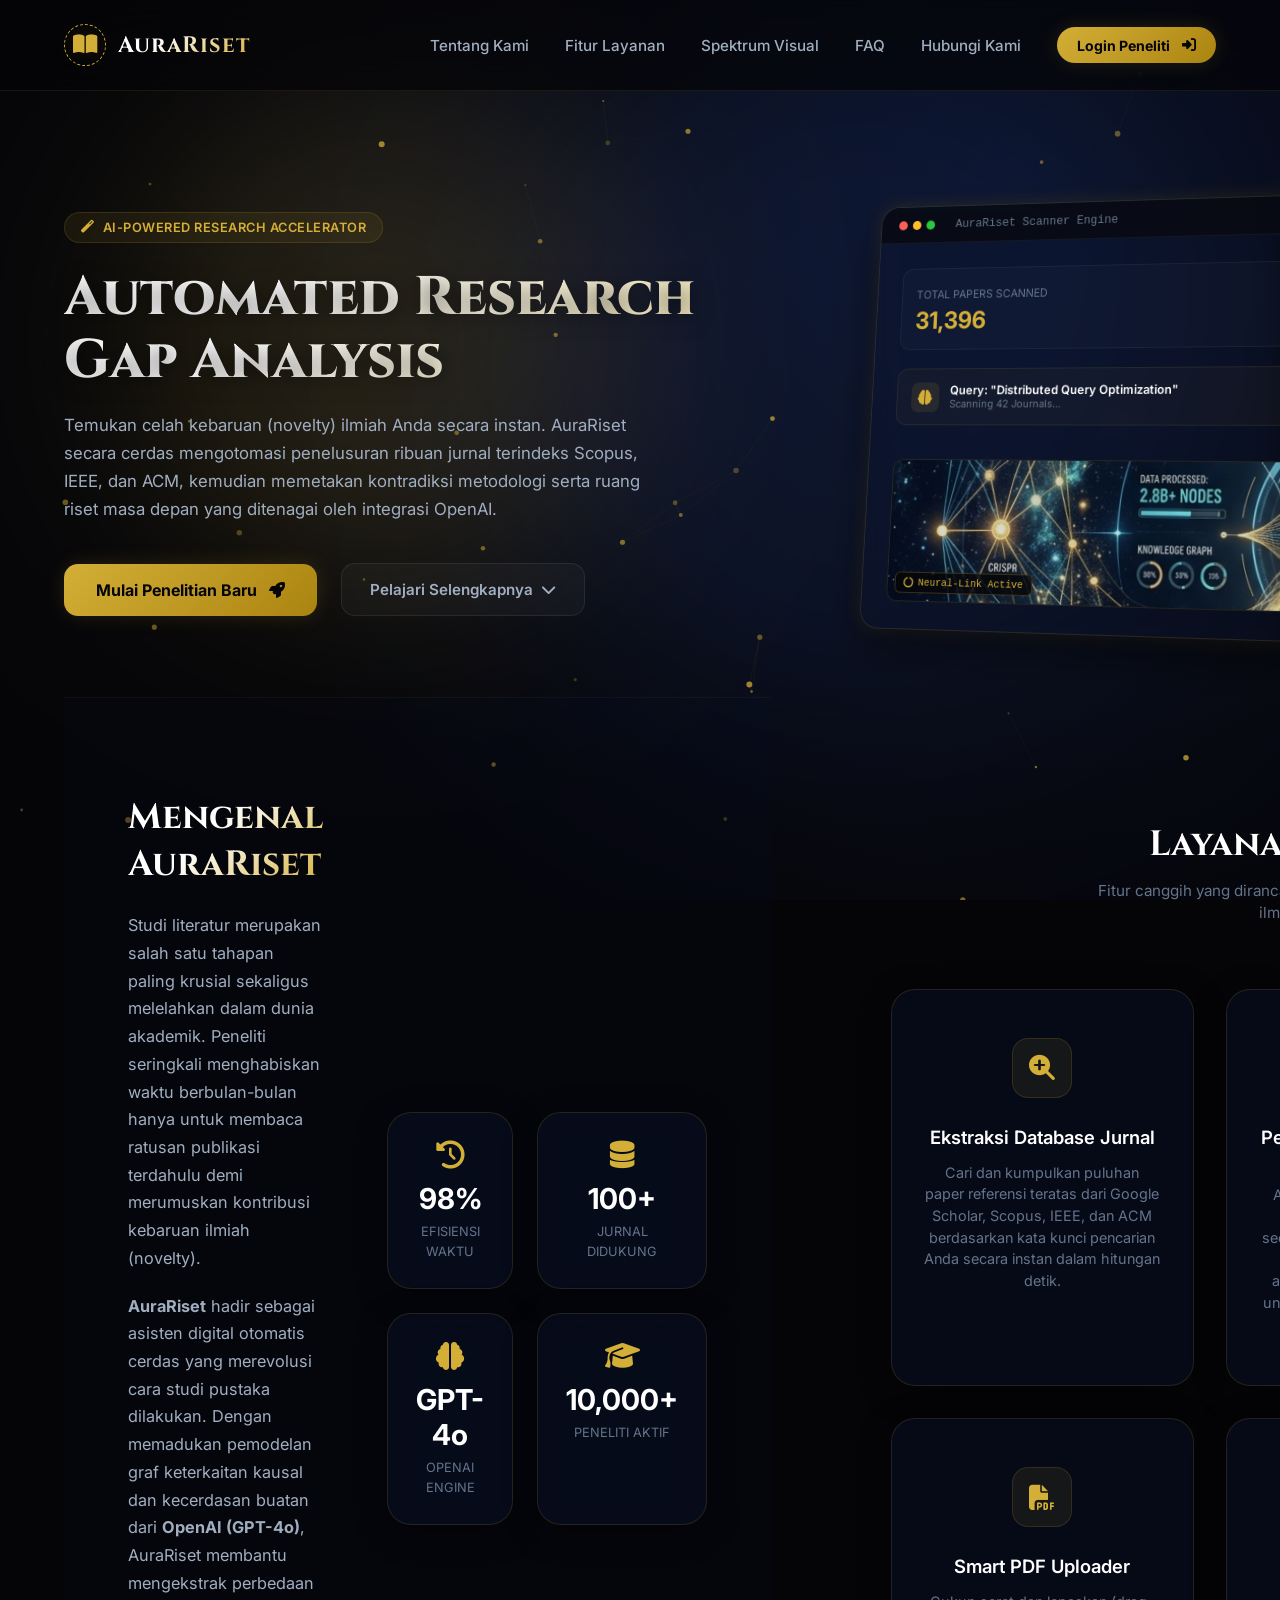
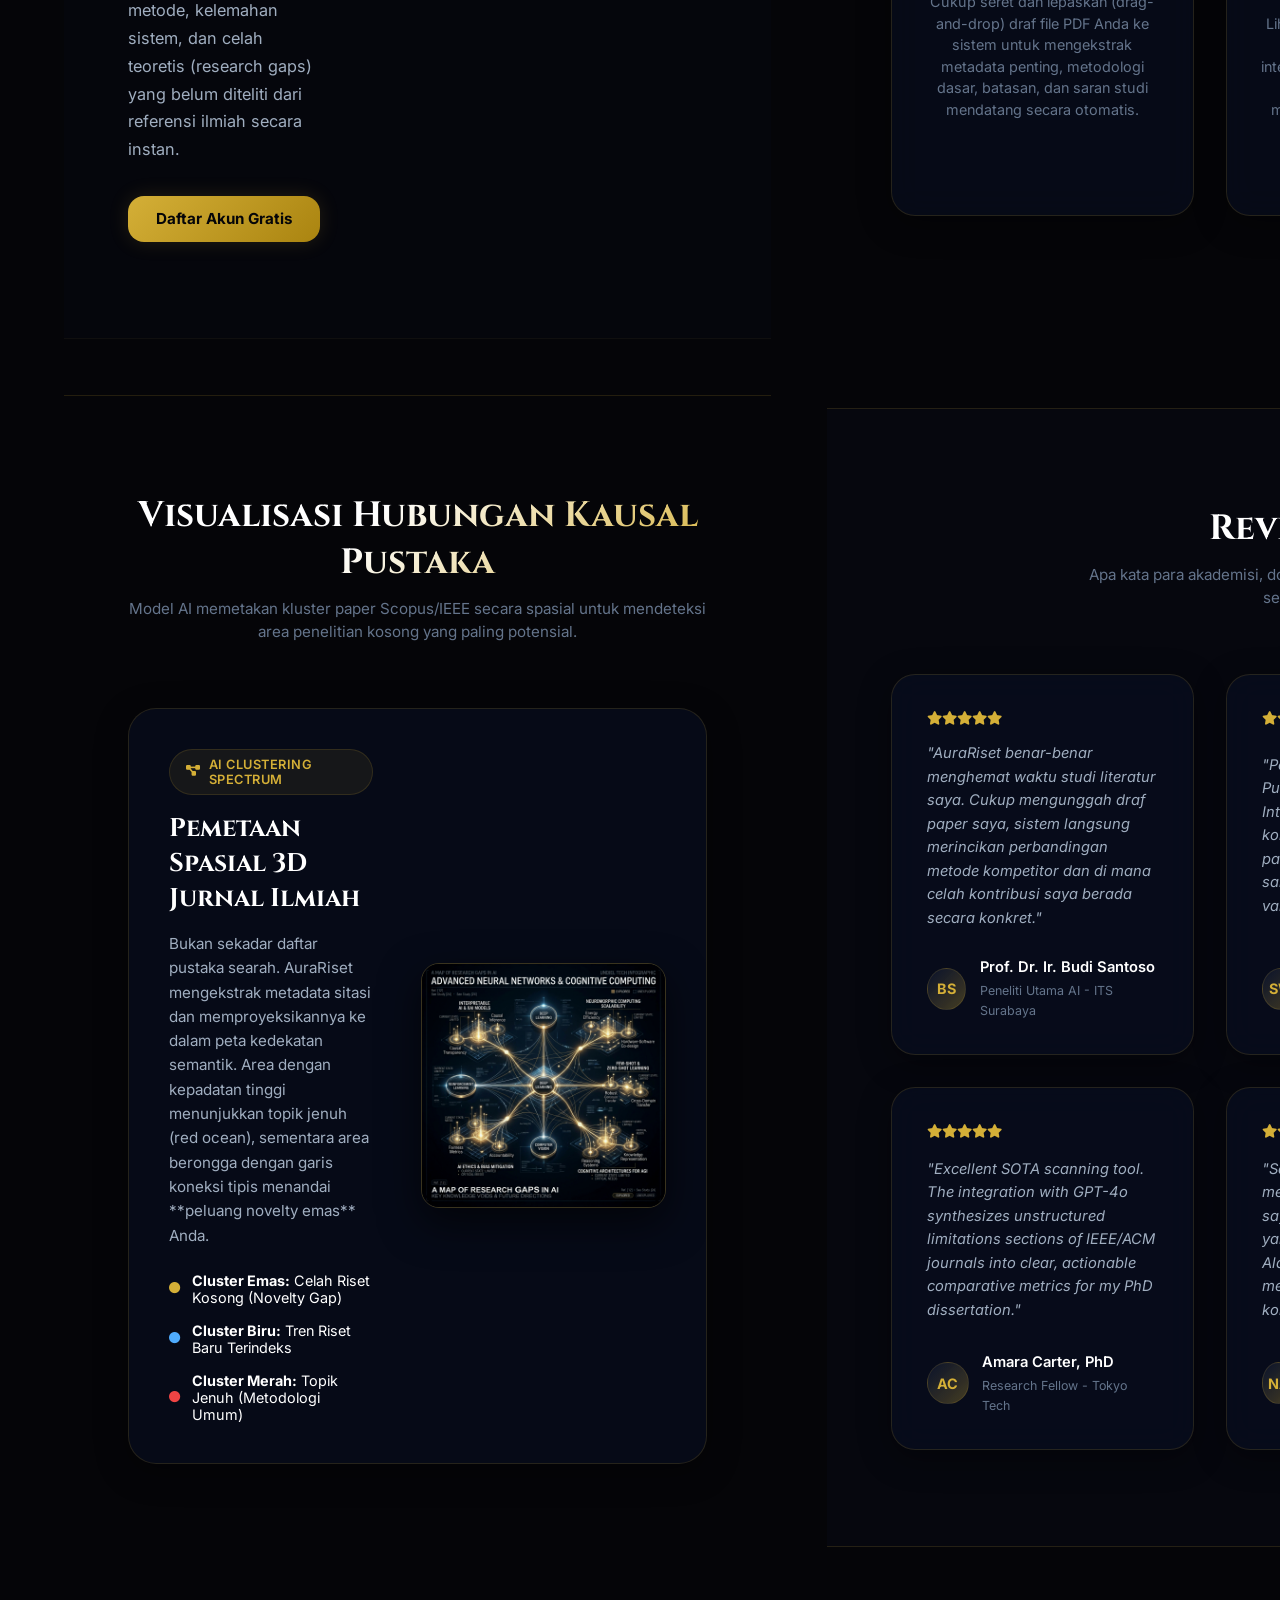
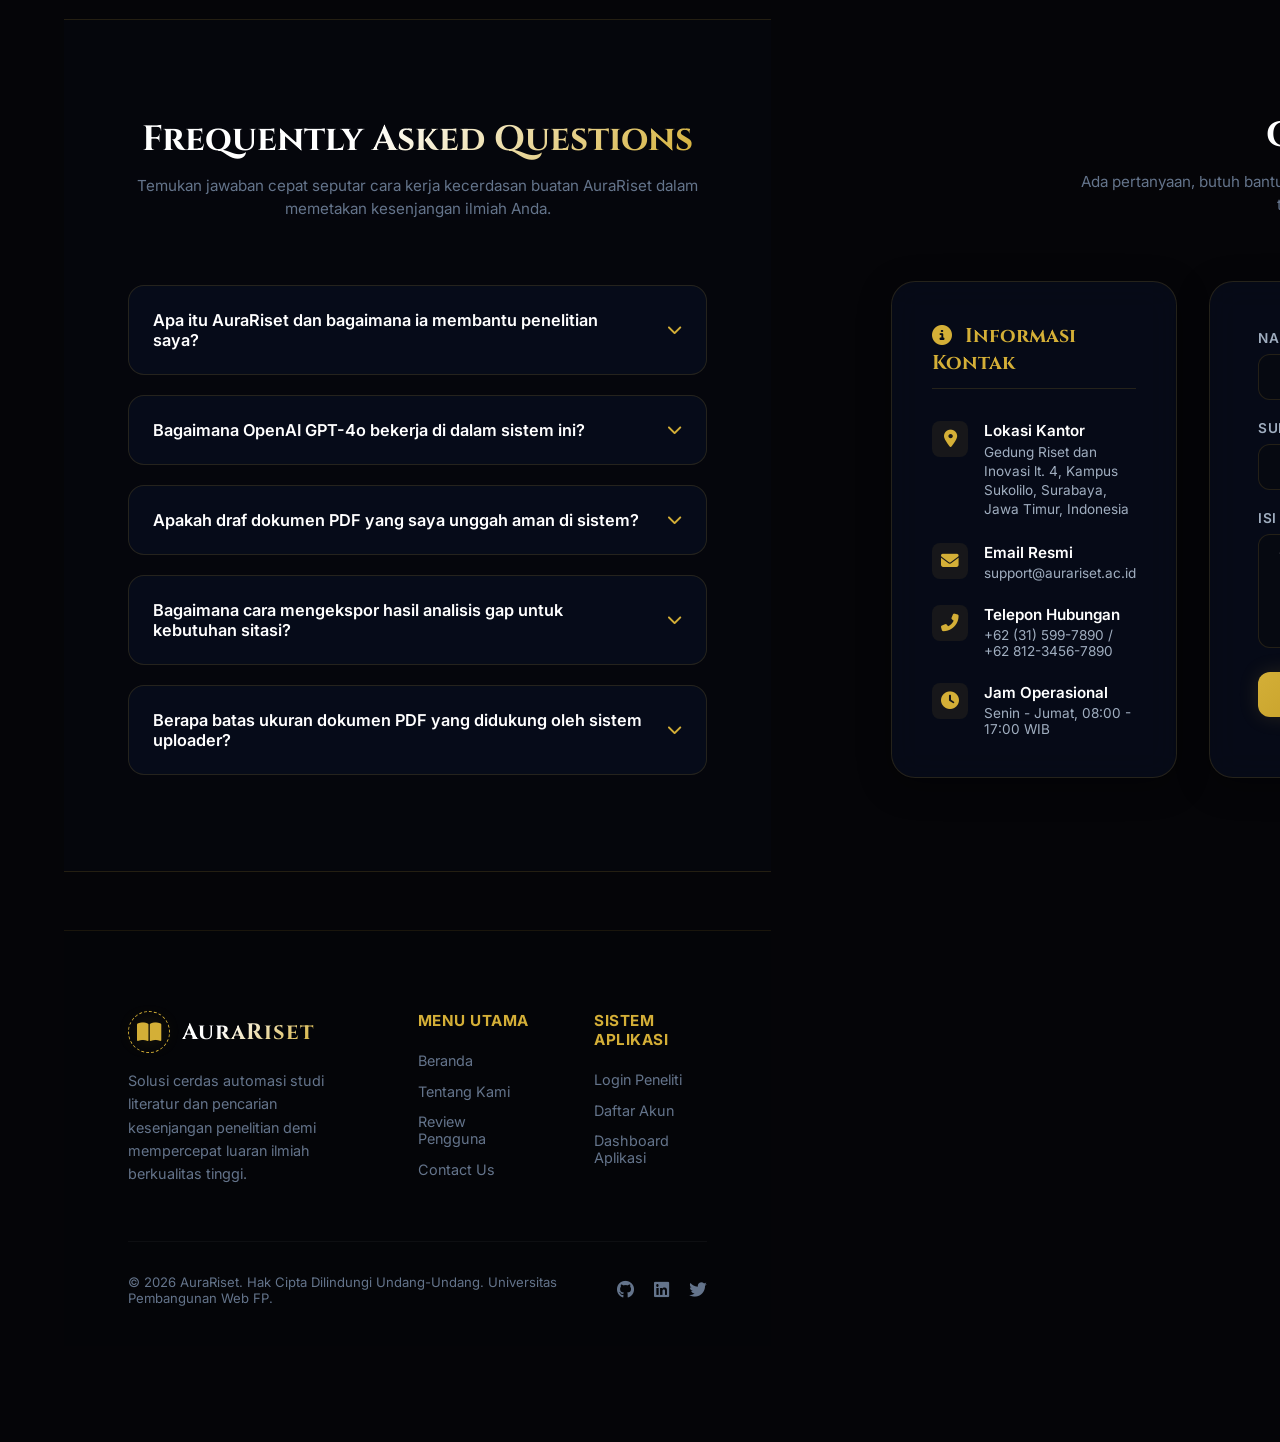
==== index.html @ f1fbbfb6 "upload full tugas" ====
<!DOCTYPE html>
<html lang="id">
<head>
  <meta charset="UTF-8">
  <meta name="viewport" content="width=device-width, initial-scale=1.0">
  <title>AuraRiset — Automated Research Gap Analysis</title>
  
  <meta name="description" content="Temukan kebaruan ilmiah Anda secara instan. Automasi penelusuran ribuan jurnal ilmiah dan petakan research gap tersembunyi dengan dukungan kecerdasan buatan OpenAI.">
  <meta name="keywords" content="analisis gap, research gap, studi literatur, penulisan paper, openAI, riset otomatis, landing page">
  <meta name="author" content="AuraRiset Team">
  
  <link rel="stylesheet" href="https://cdnjs.cloudflare.com/ajax/libs/font-awesome/6.4.0/css/all.min.css">
  <link rel="stylesheet" href="assets/css/style.css">
</head>
<body>

  
  <div class="aurora-bg">
    <div class="aurora-orb orb-gold" style="top: 10%; left: 10%; width: 500px; height: 500px;"></div>
    <div class="aurora-orb orb-navy" style="bottom: 20%; right: 5%; width: 700px; height: 700px;"></div>
  </div>
  <canvas id="canvas-particles"></canvas>

  
  <header class="landing-navbar">
    <a href="index.html" class="sidebar-logo" style="margin-bottom: 0;">
      <div class="logo-icon-container">
        <div class="logo-halo"></div>
        <i class="fas fa-book-open logo-book"></i>
      </div>
      <span>AuraRiset</span>
    </a>

    <nav class="landing-nav-links">
      <a href="#overview" class="landing-nav-link">Tentang Kami</a>
      <a href="#about" class="landing-nav-link">Fitur Layanan</a>
      <a href="#visual-spectrum" class="landing-nav-link">Spektrum Visual</a>
      <a href="#faq" class="landing-nav-link">FAQ</a>
      <a href="#contact" class="landing-nav-link">Hubungi Kami</a>
      <a href="login.html" class="btn-cta btn-nav-login" style="text-decoration: none;">
        Login Peneliti
        <i class="fas fa-sign-in-alt"></i>
      </a>
    </nav>
  </header>

  
  <section class="landing-hero">
    <div class="hero-text-container stagger-row">
      <div class="hero-badge">
        <i class="fas fa-magic" style="color: var(--color-gold);"></i>
        AI-Powered Research Accelerator
      </div>
      <h1 class="hero-title">Automated Research Gap Analysis</h1>
      <p class="hero-description">
        Temukan celah kebaruan (novelty) ilmiah Anda secara instan. AuraRiset secara cerdas mengotomasi penelusuran ribuan jurnal terindeks Scopus, IEEE, dan ACM, kemudian memetakan kontradiksi metodologi serta ruang riset masa depan yang ditenagai oleh integrasi OpenAI.
      </p>
      
      <div class="hero-actions">
        <a href="login.html" class="btn-cta btn-hero-start" style="text-decoration: none;">
          Mulai Penelitian Baru
          <i class="fas fa-rocket"></i>
        </a>
        <a href="#about" class="btn-secondary btn-hero-learn" style="text-decoration: none; display: flex; align-items: center; gap: 0.5rem;">
          Pelajari Selengkapnya
          <i class="fas fa-chevron-down"></i>
        </a>
      </div>
    </div>

    
    <div class="hero-mockup-container stagger-row">
      <div class="mockup-card">
        <div class="mockup-header">
          <div class="mockup-dots"><span></span><span></span><span></span></div>
          <div class="mockup-title">AuraRiset Scanner Engine</div>
        </div>
        <div class="mockup-body">
          <div class="mockup-stat-card">
            <span class="m-stat-title">Total Papers Scanned</span>
            <div class="m-stat-row">
              <span class="m-stat-num">31,396</span>
              <span class="m-stat-trend"><i class="fas fa-arrow-trend-up"></i> +12%</span>
            </div>
          </div>
          <div class="mockup-item" style="margin-bottom: 0.5rem;">
            <div class="m-item-left">
              <div class="m-item-avatar"><i class="fas fa-brain" style="color: var(--color-gold);"></i></div>
              <div class="m-item-text">
                <div class="m-item-title">Query: "Distributed Query Optimization"</div>
                <div class="m-item-status">Scanning 42 Journals...</div>
              </div>
            </div>
            <span class="m-badge-progress">Progress 80%</span>
          </div>
          <div class="mockup-visual-preview" style="border: 1px solid rgba(212, 175, 55, 0.15); border-radius: 12px; overflow: hidden; height: 150px; background: rgba(0,0,0,0.3); position: relative; margin-top: 0.5rem;">
            <img src="assets/img/research_network.png" alt="AuraRiset Neural Scanning" style="width: 100%; height: 100%; object-fit: cover; opacity: 0.85;">
            <div style="position: absolute; bottom: 0.5rem; left: 0.5rem; font-size: 0.68rem; font-family: monospace; background: rgba(5,5,8,0.8); padding: 0.25rem 0.55rem; border-radius: 6px; color: var(--color-gold); border: 1px solid rgba(212,175,55,0.25); display: flex; align-items: center; gap: 0.35rem;">
              <i class="fas fa-circle-notch fa-spin" style="color: var(--color-gold);"></i> Neural-Link Active
            </div>
          </div>
        </div>
      </div>
    </div>


  
  <section class="landing-section" id="overview" style="background: rgba(11, 19, 43, 0.15); border-top: 1px solid rgba(212, 175, 55, 0.05); border-bottom: 1px solid rgba(212, 175, 55, 0.05);">
    <div class="overview-container" style="display: grid; grid-template-columns: 1fr 1fr; gap: 4rem; align-items: center;">
      <div class="stagger-row">
        <h2 class="section-title-landing" style="text-align: left; margin-bottom: 1.5rem;">Mengenal AuraRiset</h2>
        <p class="card-desc" style="font-size: 1.02rem; line-height: 1.7; margin-bottom: 1.25rem; color: var(--color-text-gray);">
          Studi literatur merupakan salah satu tahapan paling krusial sekaligus melelahkan dalam dunia akademik. Peneliti seringkali menghabiskan waktu berbulan-bulan hanya untuk membaca ratusan publikasi terdahulu demi merumuskan kontribusi kebaruan ilmiah (novelty).
        </p>
        <p class="card-desc" style="font-size: 1.02rem; line-height: 1.7; margin-bottom: 1.5rem; color: var(--color-text-gray);">
          <strong>AuraRiset</strong> hadir sebagai asisten digital otomatis cerdas yang merevolusi cara studi pustaka dilakukan. Dengan memadukan pemodelan graf keterkaitan kausal dan kecerdasan buatan dari <strong>OpenAI (GPT-4o)</strong>, AuraRiset membantu mengekstrak perbedaan metode, kelemahan sistem, dan celah teoretis (research gaps) yang belum diteliti dari referensi ilmiah secara instan.
        </p>
        <div style="display: flex; gap: 1rem; margin-top: 2rem;">
          <a href="register.html" class="btn-cta" style="text-decoration: none; padding: 0.85rem 1.75rem;">Daftar Akun Gratis</a>
        </div>
      </div>
      
      
      <div class="overview-metrics-grid stagger-row" style="display: grid; grid-template-columns: 1fr 1fr; gap: 1.5rem;">
        <div class="premium-card" style="padding: 1.75rem; text-align: center;">
          <i class="fas fa-history" style="color: var(--color-gold); font-size: 1.75rem; margin-bottom: 0.75rem;"></i>
          <h4 style="font-size: 1.8rem; font-weight: 700; color: #fff; margin-bottom: 0.25rem;">98%</h4>
          <span style="font-size: 0.8rem; color: var(--color-text-muted); text-transform: uppercase;">Efisiensi Waktu</span>
        </div>
        <div class="premium-card" style="padding: 1.75rem; text-align: center;">
          <i class="fas fa-database" style="color: var(--color-gold); font-size: 1.75rem; margin-bottom: 0.75rem;"></i>
          <h4 style="font-size: 1.8rem; font-weight: 700; color: #fff; margin-bottom: 0.25rem;">100+</h4>
          <span style="font-size: 0.8rem; color: var(--color-text-muted); text-transform: uppercase;">Jurnal Didukung</span>
        </div>
        <div class="premium-card" style="padding: 1.75rem; text-align: center;">
          <i class="fas fa-brain" style="color: var(--color-gold); font-size: 1.75rem; margin-bottom: 0.75rem;"></i>
          <h4 style="font-size: 1.8rem; font-weight: 700; color: #fff; margin-bottom: 0.25rem;">GPT-4o</h4>
          <span style="font-size: 0.8rem; color: var(--color-text-muted); text-transform: uppercase;">OpenAI Engine</span>
        </div>
        <div class="premium-card" style="padding: 1.75rem; text-align: center;">
          <i class="fas fa-graduation-cap" style="color: var(--color-gold); font-size: 1.75rem; margin-bottom: 0.75rem;"></i>
          <h4 style="font-size: 1.8rem; font-weight: 700; color: #fff; margin-bottom: 0.25rem;">10,000+</h4>
          <span style="font-size: 0.8rem; color: var(--color-text-muted); text-transform: uppercase;">Peneliti Aktif</span>
        </div>
      </div>
    </div>
  </section>  
  <section class="landing-section" id="about">
    <div class="section-header-centered stagger-row">
      <h2 class="section-title-landing">Layanan Riset Otomatis</h2>
      <p class="section-subtitle-landing">Fitur canggih yang dirancang khusus untuk mempercepat penulisan draf jurnal ilmiah Anda secara komprehensif</p>
    </div>

    <div class="features-grid">
      
      <div class="premium-card feature-landing-card stagger-row">
        <div class="feature-icon-wrapper">
          <i class="fas fa-search-plus"></i>
        </div>
        <h3 class="feature-title">Ekstraksi Database Jurnal</h3>
        <p class="card-desc">Cari dan kumpulkan puluhan paper referensi teratas dari Google Scholar, Scopus, IEEE, dan ACM berdasarkan kata kunci pencarian Anda secara instan dalam hitungan detik.</p>
      </div>

      
      <div class="premium-card feature-landing-card stagger-row">
        <div class="feature-icon-wrapper">
          <i class="fas fa-crop-alt"></i>
        </div>
        <h3 class="feature-title">Pemetaan Celah Kebaruan (Gap)</h3>
        <p class="card-desc">Algoritma pemrosesan bahasa (NLP) kami membandingkan secara komparatif tahun, metode, kelemahan metodologi, serta asumsi batasan riset terdahulu untuk mencari celah riset kosong.</p>
      </div>

      
      <div class="premium-card feature-landing-card stagger-row">
        <div class="feature-icon-wrapper">
          <i class="fas fa-network-wired"></i>
        </div>
        <h3 class="feature-title">OpenAI Integrated Summary</h3>
        <p class="card-desc">Dapatkan sintesis ringkasan komparasi ilmiah siap saji yang dirangkum langsung oleh GPT-4o untuk mempermudah penulisan Bab Pendahuluan (Introduction) dan Tinjauan Pustaka Anda.</p>
      </div>

      
      <div class="premium-card feature-landing-card stagger-row">
        <div class="feature-icon-wrapper">
          <i class="fas fa-file-pdf"></i>
        </div>
        <h3 class="feature-title">Smart PDF Uploader</h3>
        <p class="card-desc">Cukup seret dan lepaskan (drag-and-drop) draf file PDF Anda ke sistem untuk mengekstrak metadata penting, metodologi dasar, batasan, dan saran studi mendatang secara otomatis.</p>
      </div>

      
      <div class="premium-card feature-landing-card stagger-row">
        <div class="feature-icon-wrapper">
          <i class="fas fa-project-diagram"></i>
        </div>
        <h3 class="feature-title">Visualisasi Graf Tren Kausal</h3>
        <p class="card-desc">Lihat peta hubungan antar paper referensi dalam bentuk grafik interaktif yang menakjubkan untuk memahami pergeseran tren metodologi ilmiah dari tahun ke tahun.</p>
      </div>

      
      <div class="premium-card feature-landing-card stagger-row">
        <div class="feature-icon-wrapper">
          <i class="fas fa-download"></i>
        </div>
        <h3 class="feature-title">Ekspor Repositori Cerdas</h3>
        <p class="card-desc">Ekspor tabel perbandingan dan hasil analisis Anda ke dalam file Excel, PDF, atau format sitasi akademik standar lainnya seperti RIS dan BibTeX (Mendeley/Zotero).</p>
      </div>
    </div>
  </section>

  
  <section class="landing-section" id="visual-spectrum" style="border-top: 1px solid var(--border-gold);">
    <div class="section-header-centered stagger-row">
      <h2 class="section-title-landing">Visualisasi Hubungan Kausal Pustaka</h2>
      <p class="section-subtitle-landing">Model AI memetakan kluster paper Scopus/IEEE secara spasial untuk mendeteksi area penelitian kosong yang paling potensial.</p>
    </div>
    
    <div class="spectrum-visual-card stagger-row" style="background: var(--glass-bg); border: 1px solid var(--border-gold); border-radius: 28px; padding: 2.5rem; overflow: hidden; display: grid; grid-template-columns: 1fr 1.2fr; gap: 3rem; align-items: center; box-shadow: var(--shadow-soft);">
      <div class="spectrum-text-side">
        <div class="hero-badge" style="margin-bottom: 1rem;"><i class="fas fa-project-diagram"></i> AI Clustering Spectrum</div>
        <h3 style="font-family: 'Cinzel', serif; font-size: 1.6rem; color: #fff; margin-bottom: 1rem;">Pemetaan Spasial 3D Jurnal Ilmiah</h3>
        <p style="font-size: 0.95rem; color: var(--color-text-gray); line-height: 1.6; margin-bottom: 1.5rem;">
          Bukan sekadar daftar pustaka searah. AuraRiset mengekstrak metadata sitasi dan memproyeksikannya ke dalam peta kedekatan semantik. Area dengan kepadatan tinggi menunjukkan topik jenuh (red ocean), sementara area berongga dengan garis koneksi tipis menandai **peluang novelty emas** Anda.
        </p>
        <div style="display: flex; flex-direction: column; gap: 1rem; margin-top: 1.5rem;">
          <div style="display: flex; align-items: center; gap: 0.75rem;">
            <i class="fas fa-circle" style="color: var(--color-gold); font-size: 0.7rem;"></i>
            <span style="font-size: 0.9rem; color: var(--color-text-white);"><strong>Cluster Emas:</strong> Celah Riset Kosong (Novelty Gap)</span>
          </div>
          <div style="display: flex; align-items: center; gap: 0.75rem;">
            <i class="fas fa-circle" style="color: #4facfe; font-size: 0.7rem;"></i>
            <span style="font-size: 0.9rem; color: var(--color-text-white);"><strong>Cluster Biru:</strong> Tren Riset Baru Terindeks</span>
          </div>
          <div style="display: flex; align-items: center; gap: 0.75rem;">
            <i class="fas fa-circle" style="color: #ef4444; font-size: 0.7rem;"></i>
            <span style="font-size: 0.9rem; color: var(--color-text-white);"><strong>Cluster Merah:</strong> Topik Jenuh (Metodologi Umum)</span>
          </div>
        </div>
      </div>
      <div class="spectrum-image-side" style="position: relative; border-radius: 18px; overflow: hidden; border: 1px solid rgba(212, 175, 55, 0.25); box-shadow: 0 15px 40px rgba(0,0,0,0.6);">
        <img src="assets/img/gap_infographic.png" alt="AuraRiset Gap Clustering Infographic" style="width: 100%; display: block; filter: brightness(0.95) contrast(1.05); transition: transform var(--transition-slow);" onmouseover="this.style.transform='scale(1.04)'" onmouseout="this.style.transform='scale(1)'">
      </div>
    </div>
  </section>

  
  <section class="landing-section" id="reviews" style="background: rgba(11, 19, 43, 0.2); border-top: 1px solid var(--border-gold); border-bottom: 1px solid var(--border-gold);">
    <div class="section-header-centered stagger-row">
      <h2 class="section-title-landing">Review Pengguna</h2>
      <p class="section-subtitle-landing">Apa kata para akademisi, dosen, dan peneliti utama tentang efisiensi riset mereka setelah menggunakan AuraRiset</p>
    </div>

    <div class="reviews-grid">
      
      <div class="premium-card review-card stagger-row">
        <div class="review-stars">
          <i class="fas fa-star"></i><i class="fas fa-star"></i><i class="fas fa-star"></i><i class="fas fa-star"></i><i class="fas fa-star"></i>
        </div>
        <p class="review-text">
          "AuraRiset benar-benar menghemat waktu studi literatur saya. Cukup mengunggah draf paper saya, sistem langsung merincikan perbandingan metode kompetitor dan di mana celah kontribusi saya berada secara konkret."
        </p>
        <div class="review-user">
          <div class="review-avatar">BS</div>
          <div class="review-user-info">
            <h4>Prof. Dr. Ir. Budi Santoso</h4>
            <span>Peneliti Utama AI - ITS Surabaya</span>
          </div>
        </div>
      </div>

      
      <div class="premium-card review-card stagger-row">
        <div class="review-stars">
          <i class="fas fa-star"></i><i class="fas fa-star"></i><i class="fas fa-star"></i><i class="fas fa-star"></i><i class="fas fa-star"></i>
        </div>
        <p class="review-text">
          "Penyusunan Bab Tinjauan Pustaka menjadi 10x lebih cepat. Integrasi OpenAI-nya sangat koheren dan memberikan sudut pandang taksonomi riset yang sangat objektif dan membantu validasi novelty naskah."
        </p>
        <div class="review-user">
          <div class="review-avatar">SW</div>
          <div class="review-user-info">
            <h4>Dr. Sarah Wijaya, M.T.</h4>
            <span>Dosen & Peneliti - Univ Indonesia</span>
          </div>
        </div>
      </div>

      
      <div class="premium-card review-card stagger-row">
        <div class="review-stars">
          <i class="fas fa-star"></i><i class="fas fa-star"></i><i class="fas fa-star"></i><i class="fas fa-star"></i><i class="fas fa-star"></i>
        </div>
        <p class="review-text">
          "Sangat terbantu saat menulis proposal thesis S2 saya. Pencarian gap yang sebelumnya memakan waktu berminggu-minggu kini terpetakan dalam hitungan detik saja dengan visualisasi data yang menakjubkan!"
        </p>
        <div class="review-user">
          <div class="review-avatar">FR</div>
          <div class="review-user-info">
            <h4>Fahmi Ramadhan</h4>
            <span>Mahasiswa S2 Ilmu Komputer - ITB</span>
          </div>
        </div>
      </div>

      
      <div class="premium-card review-card stagger-row">
        <div class="review-stars">
          <i class="fas fa-star"></i><i class="fas fa-star"></i><i class="fas fa-star"></i><i class="fas fa-star"></i><i class="fas fa-star"></i>
        </div>
        <p class="review-text">
          "Excellent SOTA scanning tool. The integration with GPT-4o synthesizes unstructured limitations sections of IEEE/ACM journals into clear, actionable comparative metrics for my PhD dissertation."
        </p>
        <div class="review-user">
          <div class="review-avatar">AC</div>
          <div class="review-user-info">
            <h4>Amara Carter, PhD</h4>
            <span>Research Fellow - Tokyo Tech</span>
          </div>
        </div>
      </div>

      
      <div class="premium-card review-card stagger-row">
        <div class="review-stars">
          <i class="fas fa-star"></i><i class="fas fa-star"></i><i class="fas fa-star"></i><i class="fas fa-star"></i><i class="fas fa-star"></i>
        </div>
        <p class="review-text">
          "Sangat membantu membimbing mahasiswa skripsi saya dalam mencari topik riset yang segar dan minim duplikasi. Alat komparasi otomatisnya menyajikan data yang komparatif dan kredibel."
        </p>
        <div class="review-user">
          <div class="review-avatar">NA</div>
          <div class="review-user-info">
            <h4>Naufal Alfarisi, M.Kom.</h4>
            <span>Dosen & Peneliti Muda - Univ Airlangga</span>
          </div>
        </div>
      </div>

      
      <div class="premium-card review-card stagger-row">
        <div class="review-stars">
          <i class="fas fa-star"></i><i class="fas fa-star"></i><i class="fas fa-star"></i><i class="fas fa-star"></i><i class="fas fa-star"></i>
        </div>
        <p class="review-text">
          "Sebagai peneliti muda di LIPI/BRIN, memetakan ratusan paper secara cepat adalah keharusan. AuraRiset adalah asisten riset virtual terbaik yang pernah saya gunakan sepanjang karir akademik saya."
        </p>
        <div class="review-user">
          <div class="review-avatar">RD</div>
          <div class="review-user-info">
            <h4>Rian Dewantara</h4>
            <span>Researcher - BRIN Indonesia</span>
          </div>
        </div>
      </div>
    </div>
  </section>

  
  <section class="landing-section" id="faq" style="background: rgba(11, 19, 43, 0.15); border-top: 1px solid var(--border-gold); border-bottom: 1px solid var(--border-gold);">
    <div class="section-header-centered stagger-row">
      <h2 class="section-title-landing">Frequently Asked Questions</h2>
      <p class="section-subtitle-landing">Temukan jawaban cepat seputar cara kerja kecerdasan buatan AuraRiset dalam memetakan kesenjangan ilmiah Anda.</p>
    </div>

    <div class="faq-container stagger-row">
      
      <div class="faq-item">
        <button class="faq-question" onclick="toggleFaq(this)">
          <span>Apa itu AuraRiset dan bagaimana ia membantu penelitian saya?</span>
          <i class="fas fa-chevron-down faq-chevron"></i>
        </button>
        <div class="faq-answer-wrapper">
          <div class="faq-answer">
            AuraRiset adalah platform otomatisasi riset berbasis kecerdasan buatan (AI) yang memetakan literatur ilmiah dari ribuan database jurnal ternama (Scopus, IEEE, ACM) untuk mendeteksi kesenjangan riset (research gap) dan merumuskan celah kebaruan (novelty) secara instan untuk mempercepat penulisan draf naskah Anda.
          </div>
        </div>
      </div>

      
      <div class="faq-item">
        <button class="faq-question" onclick="toggleFaq(this)">
          <span>Bagaimana OpenAI GPT-4o bekerja di dalam sistem ini?</span>
          <i class="fas fa-chevron-down faq-chevron"></i>
        </button>
        <div class="faq-answer-wrapper">
          <div class="faq-answer">
            AuraRiset mengekstrak teks penting, metodologi, dan batasan naskah ilmiah dari database jurnal atau file PDF yang Anda unggah, lalu memprosesnya secara cerdas menggunakan model bahasa GPT-4o untuk menghasilkan visualisasi komparatif dan sintesis ringkasan ilmiah yang koheren dan siap saji.
          </div>
        </div>
      </div>

      
      <div class="faq-item">
        <button class="faq-question" onclick="toggleFaq(this)">
          <span>Apakah draf dokumen PDF yang saya unggah aman di sistem?</span>
          <i class="fas fa-chevron-down faq-chevron"></i>
        </button>
        <div class="faq-answer-wrapper">
          <div class="faq-answer">
            Sangat aman. Seluruh dokumen PDF yang Anda unggah dienkripsi secara penuh dan hanya diproses di sisi server terisolasi untuk sesi analisis Anda. Kami menjamin tidak ada data naskah riset Anda yang disimpan secara permanen atau digunakan sebagai data pelatihan (training data) oleh model AI publik.
          </div>
        </div>
      </div>

      
      <div class="faq-item">
        <button class="faq-question" onclick="toggleFaq(this)">
          <span>Bagaimana cara mengekspor hasil analisis gap untuk kebutuhan sitasi?</span>
          <i class="fas fa-chevron-down faq-chevron"></i>
        </button>
        <div class="faq-answer-wrapper">
          <div class="faq-answer">
            Hasil tabel perbandingan dan ringkasan gap dari dashboard dapat Anda ekspor langsung ke berbagai format sitasi akademik standar seperti RIS (untuk Mendeley atau Zotero), BibTeX (untuk LaTeX), file PDF laporan ringkas, atau format tabel Excel spreadsheet.
          </div>
        </div>
      </div>

      
      <div class="faq-item">
        <button class="faq-question" onclick="toggleFaq(this)">
          <span>Berapa batas ukuran dokumen PDF yang didukung oleh sistem uploader?</span>
          <i class="fas fa-chevron-down faq-chevron"></i>
        </button>
        <div class="faq-answer-wrapper">
          <div class="faq-answer">
            Smart PDF Uploader kami mendukung ukuran file naskah PDF akademis standar hingga maksimum 10 MB per file, yang sudah sangat mencukupi untuk memproses paper riset yang panjang beserta lampiran gambar grafisnya.
          </div>
        </div>
      </div>
    </div>
  </section>

  
  <section class="landing-section" id="contact">
    <div class="section-header-centered stagger-row">
      <h2 class="section-title-landing">Contact Us</h2>
      <p class="section-subtitle-landing">Ada pertanyaan, butuh bantuan integrasi institusi, atau ingin bekerja sama? Hubungi tim pendukung peneliti kami</p>
    </div>

    <div class="contact-container-landing stagger-row">
      
      <div class="premium-card contact-info-card-left" style="padding: 2.5rem; text-align: left; display: flex; flex-direction: column; gap: 1.5rem;">
        <h3 style="font-family: 'Cinzel', serif; font-size: 1.25rem; color: var(--color-gold); font-weight: 700; margin-bottom: 0.5rem; border-bottom: 1px solid rgba(212,175,55,0.15); padding-bottom: 0.75rem;"><i class="fas fa-info-circle" style="margin-right: 0.5rem;"></i> Informasi Kontak</h3>
        
        <div style="display: flex; gap: 1rem; align-items: flex-start;">
          <div style="width: 36px; height: 36px; border-radius: 8px; background: rgba(212,175,55,0.08); display: flex; align-items: center; justify-content: center; color: var(--color-gold); font-size: 1.1rem; flex-shrink: 0;"><i class="fas fa-map-marker-alt"></i></div>
          <div>
            <h4 style="font-size: 0.95rem; font-weight: 600; color: #fff; margin-bottom: 0.2rem;">Lokasi Kantor</h4>
            <p style="font-size: 0.85rem; color: var(--color-text-gray); line-height: 1.4;">Gedung Riset dan Inovasi lt. 4, Kampus Sukolilo, Surabaya, Jawa Timur, Indonesia</p>
          </div>
        </div>

        <div style="display: flex; gap: 1rem; align-items: flex-start;">
          <div style="width: 36px; height: 36px; border-radius: 8px; background: rgba(212,175,55,0.08); display: flex; align-items: center; justify-content: center; color: var(--color-gold); font-size: 1.1rem; flex-shrink: 0;"><i class="fas fa-envelope"></i></div>
          <div>
            <h4 style="font-size: 0.95rem; font-weight: 600; color: #fff; margin-bottom: 0.2rem;">Email Resmi</h4>
            <p style="font-size: 0.85rem; color: var(--color-text-gray);"><a href="mailto:support@aurariset.ac.id" style="color: var(--color-text-gray); text-decoration: none; transition: var(--transition-fast);" onmouseover="this.style.color='var(--color-gold)'" onmouseout="this.style.color='var(--color-text-gray)'">support@aurariset.ac.id</a></p>
          </div>
        </div>

        <div style="display: flex; gap: 1rem; align-items: flex-start;">
          <div style="width: 36px; height: 36px; border-radius: 8px; background: rgba(212,175,55,0.08); display: flex; align-items: center; justify-content: center; color: var(--color-gold); font-size: 1.1rem; flex-shrink: 0;"><i class="fas fa-phone-alt"></i></div>
          <div>
            <h4 style="font-size: 0.95rem; font-weight: 600; color: #fff; margin-bottom: 0.2rem;">Telepon Hubungan</h4>
            <p style="font-size: 0.85rem; color: var(--color-text-gray);">+62 (31) 599-7890 / +62 812-3456-7890</p>
          </div>
        </div>

        <div style="display: flex; gap: 1rem; align-items: flex-start;">
          <div style="width: 36px; height: 36px; border-radius: 8px; background: rgba(212,175,55,0.08); display: flex; align-items: center; justify-content: center; color: var(--color-gold); font-size: 1.1rem; flex-shrink: 0;"><i class="fas fa-clock"></i></div>
          <div>
            <h4 style="font-size: 0.95rem; font-weight: 600; color: #fff; margin-bottom: 0.2rem;">Jam Operasional</h4>
            <p style="font-size: 0.85rem; color: var(--color-text-gray);">Senin - Jumat, 08:00 - 17:00 WIB</p>
          </div>
        </div>
      </div>

      
      <div class="premium-card contact-form-card">
        <form id="landing-contact-form" onsubmit="handleContactSubmit(event)">
          <div class="contact-form-grid">
            <div class="input-group">
              <label class="input-label">Nama Lengkap</label>
              <input type="text" class="form-input" id="contact-name" placeholder="Masukkan nama Anda..." required>
            </div>
            <div class="input-group">
              <label class="input-label">Alamat Email</label>
              <input type="email" class="form-input" id="contact-email" placeholder="Masukkan email aktif..." required>
            </div>
          </div>
          <div class="input-group" style="margin-top: 1.25rem;">
            <label class="input-label">Subjek Pesan</label>
            <input type="text" class="form-input" id="contact-subject" placeholder="Misal: Kemitraan Kampus, Pertanyaan API..." required>
          </div>
          <div class="input-group" style="margin-top: 1.25rem;">
            <label class="input-label">Isi Pesan Anda</label>
            <textarea class="form-input" id="contact-message" rows="5" placeholder="Tuliskan pesan Anda secara mendetail di sini..." style="resize: none;" required></textarea>
          </div>
          <div style="margin-top: 1.5rem; text-align: right;">
            <button type="submit" class="btn-cta btn-contact-submit">
              Kirim Pesan Dukungan
              <i class="fas fa-paper-plane"></i>
            </button>
          </div>
        </form>
      </div>
    </div>
  </section>

  
  <footer class="landing-footer">
    <div class="footer-top">
      <div class="footer-branding">
        <a href="index.html" class="sidebar-logo" style="margin-bottom: 1rem;">
          <div class="logo-icon-container">
            <div class="logo-halo"></div>
            <i class="fas fa-book-open logo-book"></i>
          </div>
          <span>AuraRiset</span>
        </a>
        <p>Solusi cerdas automasi studi literatur dan pencarian kesenjangan penelitian demi mempercepat luaran ilmiah berkualitas tinggi.</p>
      </div>
      <div class="footer-links-group">
        <h4>Menu Utama</h4>
        <a href="index.html">Beranda</a>
        <a href="#about">Tentang Kami</a>
        <a href="#reviews">Review Pengguna</a>
        <a href="#contact">Contact Us</a>
      </div>
      <div class="footer-links-group">
        <h4>Sistem Aplikasi</h4>
        <a href="login.html">Login Peneliti</a>
        <a href="register.html">Daftar Akun</a>
        <a href="dashboard.html">Dashboard Aplikasi</a>
      </div>
    </div>
    <div class="footer-bottom">
      <p>&copy; 2026 AuraRiset. Hak Cipta Dilindungi Undang-Undang. Universitas Pembangunan Web FP.</p>
      <div class="footer-socials">
        <a href="#"><i class="fab fa-github"></i></a>
        <a href="#"><i class="fab fa-linkedin"></i></a>
        <a href="#"><i class="fab fa-twitter"></i></a>
      </div>
    </div>
  </footer>

  
  <!-- JavaScript Modules -->
  <script type="module" src="assets/js/app.js"></script>
  <script>
    function handleContactSubmit(event) {
      event.preventDefault();
      const name = document.getElementById('contact-name').value.trim();
      const email = document.getElementById('contact-email').value.trim();
      const subject = document.getElementById('contact-subject').value.trim();
      const msg = document.getElementById('contact-message').value.trim();

      if (!name || !email || !subject || !msg) {
        showToast('Error', 'Harap isi semua kolom contact form!', 'error');
        return;
      }

      
      showToast('Pesan Terkirim', `Terima kasih ${name}, pesan Anda tentang "${subject}" berhasil diterima tim pendukung AuraRiset!`, 'success');
      document.getElementById('landing-contact-form').reset();
    }
  </script>
</body>
</html>
---- assets/css/style.css ----
@import url('https://fonts.googleapis.com/css2?family=Cinzel:wght@500;700;800&family=Inter:wght@300;400;500;600;700&display=swap');


:root {
  --bg-dark: #050508;
  --bg-navy: #0b132b;
  --bg-sidebar: #07090f;
  --color-gold: #d4af37;
  --color-gold-light: #f3e5ab;
  --color-gold-dark: #aa8410;
  --color-text-white: #ffffff;
  --color-text-gray: #a0aec0;
  --color-text-muted: #64748b;
  --border-gold: rgba(212, 175, 55, 0.15);
  --border-gold-hover: rgba(212, 175, 55, 0.35);
  --border-glass: rgba(255, 255, 255, 0.05);
  --glass-bg: rgba(11, 19, 43, 0.45);
  --glass-bg-hover: rgba(11, 19, 43, 0.65);
  --shadow-gold: 0 0 20px rgba(212, 175, 55, 0.15);
  --shadow-gold-hover: 0 0 35px rgba(212, 175, 55, 0.3);
  --shadow-soft: 0 8px 32px 0 rgba(0, 0, 0, 0.37);
  --transition-fast: 0.2s ease;
  --transition-normal: 0.4s cubic-bezier(0.25, 0.8, 0.25, 1);
  --transition-slow: 0.8s cubic-bezier(0.25, 0.8, 0.25, 1);
}


html {
  scroll-behavior: smooth;
}

* {
  box-sizing: border-box;
  margin: 0;
  padding: 0;
}

body {
  font-family: 'Inter', sans-serif;
  background-color: var(--bg-dark);
  color: var(--color-text-white);
  min-height: 100vh;
  overflow-x: hidden;
  position: relative;
}


::-webkit-scrollbar {
  width: 8px;
  height: 8px;
}
::-webkit-scrollbar-track {
  background: var(--bg-dark);
}
::-webkit-scrollbar-thumb {
  background: rgba(212, 175, 55, 0.2);
  border-radius: 4px;
}
::-webkit-scrollbar-thumb:hover {
  background: rgba(212, 175, 55, 0.4);
}


.aurora-bg {
  position: fixed;
  top: 0;
  left: 0;
  width: 100%;
  height: 100%;
  z-index: -2;
  overflow: hidden;
  background: radial-gradient(circle at 80% 20%, rgba(11, 19, 43, 0.8) 0%, rgba(5, 5, 8, 1) 70%);
}

.aurora-orb {
  position: absolute;
  border-radius: 50%;
  filter: blur(100px);
  opacity: 0.15;
  mix-blend-mode: screen;
  pointer-events: none;
}

.orb-gold {
  background: var(--color-gold);
  width: 400px;
  height: 400px;
  top: 15%;
  left: 30%;
  animation: floatOrb 25s ease-in-out infinite alternate;
}

.orb-navy {
  background: #1e3a8a;
  width: 600px;
  height: 600px;
  bottom: 10%;
  right: 15%;
  animation: floatOrb 35s ease-in-out infinite alternate-reverse;
}

#canvas-particles {
  position: fixed;
  top: 0;
  left: 0;
  width: 100%;
  height: 100%;
  z-index: -1;
  pointer-events: none;
}


@keyframes floatOrb {
  0% { transform: translate(0, 0) scale(1); }
  100% { transform: translate(60px, 40px) scale(1.15); }
}

@keyframes pulseGold {
  0% {
    box-shadow: 0 0 0 0 rgba(212, 175, 55, 0.4);
  }
  70% {
    box-shadow: 0 0 0 10px rgba(212, 175, 55, 0);
  }
  100% {
    box-shadow: 0 0 0 0 rgba(212, 175, 55, 0);
  }
}

@keyframes floatText {
  0% { transform: translateY(0px); }
  50% { transform: translateY(-5px); }
  100% { transform: translateY(0px); }
}

@keyframes shine {
  100% {
    left: 125%;
  }
}

@keyframes slideUpFade {
  from {
    opacity: 0;
    transform: translateY(25px);
  }
  to {
    opacity: 1;
    transform: translateY(0);
  }
}

@keyframes drawPath {
  to {
    stroke-dashoffset: 0;
  }
}


.view-section {
  display: none;
  animation: slideUpFade var(--transition-normal);
}

.view-section.active {
  display: block;
}


.app-container {
  display: flex;
  min-height: 100vh;
  position: relative;
}


.sidebar {
  width: 280px;
  background-color: var(--bg-sidebar);
  border-right: 1px solid var(--border-gold);
  display: flex;
  flex-direction: column;
  padding: 2.5rem 1.5rem;
  height: 100vh;
  position: sticky;
  top: 0;
  z-index: 100;
  transition: var(--transition-normal);
}

.sidebar-logo {
  display: flex;
  align-items: center;
  gap: 0.75rem;
  margin-bottom: 3.5rem;
  text-decoration: none;
}

.logo-icon-container {
  position: relative;
  width: 42px;
  height: 42px;
  display: flex;
  align-items: center;
  justify-content: center;
}

.logo-halo {
  position: absolute;
  width: 100%;
  height: 100%;
  border-radius: 50%;
  border: 1px dashed var(--color-gold);
  animation: spin 10s linear infinite;
}

.logo-book {
  color: var(--color-gold);
  font-size: 1.35rem;
  text-shadow: var(--shadow-gold);
  z-index: 2;
}

.sidebar-logo span {
  font-family: 'Cinzel', serif;
  font-weight: 700;
  font-size: 1.4rem;
  color: var(--color-text-white);
  letter-spacing: 1px;
  background: linear-gradient(135deg, var(--color-text-white) 30%, var(--color-gold) 100%);
  -webkit-background-clip: text;
  -webkit-text-fill-color: transparent;
}

@keyframes spin {
  100% { transform: rotate(360deg); }
}

.sidebar-menu {
  list-style: none;
  display: flex;
  flex-direction: column;
  gap: 0.75rem;
  flex-grow: 1;
}

.sidebar-menu-item {
  width: 100%;
}

.sidebar-menu-btn {
  display: flex;
  align-items: center;
  gap: 1rem;
  padding: 0.85rem 1.25rem;
  color: var(--color-text-gray);
  text-decoration: none;
  font-size: 0.95rem;
  font-weight: 500;
  border-radius: 12px;
  border: 1px solid transparent;
  background: transparent;
  width: 100%;
  text-align: left;
  cursor: pointer;
  transition: var(--transition-normal);
}

.sidebar-menu-btn i {
  font-size: 1.1rem;
  width: 20px;
  text-align: center;
  transition: var(--transition-fast);
}

.sidebar-menu-btn:hover {
  color: var(--color-gold);
  background: rgba(212, 175, 55, 0.04);
  border-color: rgba(212, 175, 55, 0.08);
  transform: translateX(4px);
}

.sidebar-menu-btn.active {
  color: var(--color-gold);
  background: rgba(212, 175, 55, 0.08);
  border-color: var(--border-gold);
  box-shadow: inset 0 0 10px rgba(212, 175, 55, 0.05);
  font-weight: 600;
}

.sidebar-menu-btn.active i {
  color: var(--color-gold);
  filter: drop-shadow(0 0 4px rgba(212, 175, 55, 0.6));
}

.sidebar-footer {
  margin-top: auto;
}


.main-content {
  flex-grow: 1;
  padding: 2.5rem 3rem;
  overflow-y: auto;
  max-width: calc(100% - 280px);
}


.main-header {
  display: flex;
  justify-content: space-between;
  align-items: center;
  margin-bottom: 2.5rem;
}

.header-title-area h1 {
  font-family: 'Cinzel', serif;
  font-weight: 700;
  font-size: 2.2rem;
  letter-spacing: 0.5px;
  background: linear-gradient(135deg, var(--color-text-white) 40%, var(--color-gold-light) 100%);
  -webkit-background-clip: text;
  -webkit-text-fill-color: transparent;
  margin-bottom: 0.25rem;
}

.header-title-area p {
  color: var(--color-text-muted);
  font-size: 0.9rem;
}

.header-controls {
  display: flex;
  align-items: center;
  gap: 1.5rem;
}

.search-bar-container {
  position: relative;
  width: 320px;
}

.search-bar-container i {
  position: absolute;
  left: 1.1rem;
  top: 50%;
  transform: translateY(-50%);
  color: var(--color-text-muted);
  font-size: 0.95rem;
}

.search-input {
  width: 100%;
  padding: 0.75rem 1rem 0.75rem 2.8rem;
  background: rgba(11, 19, 43, 0.3);
  border: 1px solid var(--border-glass);
  border-radius: 12px;
  color: var(--color-text-white);
  font-family: 'Inter', sans-serif;
  font-size: 0.9rem;
  outline: none;
  transition: var(--transition-normal);
}

.search-input:focus {
  border-color: rgba(212, 175, 55, 0.5);
  background: rgba(11, 19, 43, 0.6);
  box-shadow: 0 0 15px rgba(212, 175, 55, 0.1);
}


.profile-dropdown {
  position: relative;
}

.profile-trigger {
  display: flex;
  align-items: center;
  gap: 0.75rem;
  background: var(--glass-bg);
  border: 1px solid var(--border-gold);
  padding: 0.5rem 0.9rem;
  border-radius: 30px;
  cursor: pointer;
  transition: var(--transition-normal);
}

.profile-trigger:hover {
  background: var(--glass-bg-hover);
  border-color: var(--color-gold);
  box-shadow: var(--shadow-gold);
}

.profile-avatar {
  width: 32px;
  height: 32px;
  border-radius: 50%;
  background: linear-gradient(135deg, var(--color-gold-dark) 0%, var(--color-gold) 100%);
  color: var(--bg-dark);
  font-weight: 700;
  font-size: 0.9rem;
  display: flex;
  align-items: center;
  justify-content: center;
}

.profile-name {
  font-size: 0.9rem;
  font-weight: 600;
}

.profile-trigger i {
  font-size: 0.8rem;
  color: var(--color-gold);
  transition: var(--transition-fast);
}

.profile-trigger:hover i {
  transform: translateY(2px);
}

.dropdown-menu {
  position: absolute;
  top: calc(100% + 0.75rem);
  right: 0;
  width: 220px;
  background: #090c15;
  border: 1px solid var(--border-gold);
  border-radius: 16px;
  padding: 0.75rem;
  box-shadow: var(--shadow-soft), var(--shadow-gold);
  opacity: 0;
  transform: translateY(10px);
  pointer-events: none;
  z-index: 150;
  transition: var(--transition-normal);
}

.profile-dropdown.open .dropdown-menu {
  opacity: 1;
  transform: translateY(0);
  pointer-events: auto;
}

.dropdown-header {
  padding: 0.5rem 0.75rem 0.75rem;
  border-bottom: 1px solid rgba(255, 255, 255, 0.05);
  margin-bottom: 0.5rem;
}

.dropdown-header-name {
  font-weight: 600;
  font-size: 0.95rem;
}

.dropdown-header-email {
  font-size: 0.8rem;
  color: var(--color-text-muted);
}

.dropdown-link {
  display: flex;
  align-items: center;
  gap: 0.75rem;
  padding: 0.65rem 0.75rem;
  color: var(--color-text-gray);
  text-decoration: none;
  font-size: 0.88rem;
  border-radius: 8px;
  transition: var(--transition-fast);
}

.dropdown-link:hover {
  color: var(--color-gold);
  background: rgba(212, 175, 55, 0.08);
}

.dropdown-link i {
  width: 16px;
  text-align: center;
}


.stats-container {
  display: grid;
  grid-template-columns: repeat(3, 1fr);
  gap: 1.75rem;
  margin-bottom: 2.5rem;
}

.stat-card {
  background: var(--glass-bg);
  backdrop-filter: blur(16px);
  -webkit-backdrop-filter: blur(16px);
  border: 1px solid var(--border-gold);
  border-radius: 20px;
  padding: 1.5rem 1.75rem;
  position: relative;
  overflow: hidden;
  transition: var(--transition-normal);
}

.stat-card:hover {
  transform: translateY(-5px);
  border-color: var(--color-gold);
  box-shadow: var(--shadow-gold);
}

.stat-card::before {
  content: '';
  position: absolute;
  top: 0;
  left: 0;
  width: 4px;
  height: 100%;
  background: var(--color-gold);
  opacity: 0.5;
  transition: var(--transition-normal);
}

.stat-card:hover::before {
  opacity: 1;
  height: 100%;
}

.stat-header {
  display: flex;
  justify-content: space-between;
  align-items: center;
  margin-bottom: 1rem;
}

.stat-title {
  font-size: 0.88rem;
  font-weight: 500;
  color: var(--color-text-gray);
  text-transform: uppercase;
  letter-spacing: 0.5px;
}

.stat-icon {
  font-size: 1.25rem;
  color: var(--color-gold);
  background: rgba(212, 175, 55, 0.1);
  width: 38px;
  height: 38px;
  border-radius: 10px;
  display: flex;
  align-items: center;
  justify-content: center;
  transition: var(--transition-normal);
}

.stat-card:hover .stat-icon {
  background: var(--color-gold);
  color: var(--bg-dark);
  box-shadow: var(--shadow-gold);
}

.stat-value {
  font-size: 2rem;
  font-weight: 700;
  margin-bottom: 0.5rem;
  font-family: 'Inter', sans-serif;
  letter-spacing: -0.5px;
}


.stat-chart-container {
  height: 45px;
  margin-top: 1rem;
}

.sparkline-svg {
  width: 100%;
  height: 100%;
}

.sparkline-path {
  fill: none;
  stroke: var(--color-gold);
  stroke-width: 2;
  stroke-dasharray: 200;
  stroke-dashoffset: 200;
  animation: drawPath 2s ease-out forwards;
}

.sparkline-path-blue {
  stroke: #4facfe;
}

.sparkline-glow {
  fill: none;
  stroke: var(--color-gold);
  stroke-width: 6;
  opacity: 0.2;
  stroke-dasharray: 200;
  stroke-dashoffset: 200;
  animation: drawPath 2s ease-out forwards;
}

.paper-stack-visual {
  display: flex;
  align-items: center;
  gap: 6px;
  height: 30px;
  margin-top: 1rem;
}

.paper-layer {
  flex-grow: 1;
  height: 8px;
  background: linear-gradient(90deg, rgba(212, 175, 55, 0.15) 0%, rgba(212, 175, 55, 0.4) 100%);
  border-radius: 4px;
  transform: skewX(-20deg);
  box-shadow: 0 2px 4px rgba(0,0,0,0.2);
  transition: var(--transition-normal);
}

.stat-card:hover .paper-layer {
  background: linear-gradient(90deg, rgba(212, 175, 55, 0.3) 0%, var(--color-gold) 100%);
}

.paper-layer:nth-child(2) {
  transform: skewX(-20deg) translateY(-4px);
  opacity: 0.8;
}

.paper-layer:nth-child(3) {
  transform: skewX(-20deg) translateY(-8px);
  opacity: 0.6;
}


.middle-grid {
  display: grid;
  grid-template-columns: 1.3fr 1fr;
  gap: 1.75rem;
  margin-bottom: 2.5rem;
}


.premium-card {
  background: var(--glass-bg);
  backdrop-filter: blur(16px);
  -webkit-backdrop-filter: blur(16px);
  border: 1px solid var(--border-gold);
  border-radius: 24px;
  padding: 2rem;
  position: relative;
  box-shadow: var(--shadow-soft);
  transition: var(--transition-normal);
}

.premium-card:hover {
  border-color: var(--border-gold-hover);
}

.card-title-container {
  display: flex;
  justify-content: space-between;
  align-items: center;
  margin-bottom: 1.5rem;
}

.card-title {
  font-family: 'Cinzel', serif;
  font-weight: 700;
  font-size: 1.15rem;
  letter-spacing: 0.5px;
  color: var(--color-text-white);
  display: flex;
  align-items: center;
  gap: 0.75rem;
}

.card-title i {
  color: var(--color-gold);
  font-size: 1.1rem;
}

.card-desc {
  font-size: 0.9rem;
  color: var(--color-text-muted);
  margin-bottom: 1.5rem;
  line-height: 1.5;
}


.search-action-container {
  display: flex;
  gap: 1rem;
  margin-bottom: 1.5rem;
}

.topic-input-wrapper {
  position: relative;
  flex-grow: 1;
}

.topic-input-wrapper i {
  position: absolute;
  left: 1.25rem;
  top: 50%;
  transform: translateY(-50%);
  color: var(--color-gold);
  font-size: 1.1rem;
}

.topic-input {
  width: 100%;
  padding: 1.05rem 1.25rem 1.05rem 3.25rem;
  background: rgba(7, 9, 15, 0.6);
  border: 1px solid var(--border-gold);
  border-radius: 16px;
  color: var(--color-text-white);
  font-family: 'Inter', sans-serif;
  font-size: 0.95rem;
  outline: none;
  transition: var(--transition-normal);
}

.topic-input:focus {
  border-color: var(--color-gold);
  box-shadow: 0 0 25px rgba(212, 175, 55, 0.15);
  background: rgba(7, 9, 15, 0.85);
}


.btn-cta {
  background: linear-gradient(135deg, var(--color-gold) 0%, var(--color-gold-dark) 100%);
  color: var(--bg-dark);
  border: none;
  padding: 0 2rem;
  font-size: 0.95rem;
  font-weight: 700;
  border-radius: 16px;
  cursor: pointer;
  display: flex;
  align-items: center;
  gap: 0.75rem;
  box-shadow: var(--shadow-gold);
  position: relative;
  overflow: hidden;
  transition: var(--transition-normal);
  animation: pulseGold 2.5s infinite;
}

.btn-cta::after {
  content: '';
  position: absolute;
  top: 0;
  left: -50%;
  width: 30%;
  height: 100%;
  background: linear-gradient(
    to right,
    rgba(255, 255, 255, 0) 0%,
    rgba(255, 255, 255, 0.45) 50%,
    rgba(255, 255, 255, 0) 100%
  );
  transform: skewX(-25deg);
  transition: 0.75s;
}

.btn-cta:hover::after {
  animation: shine 0.85s ease-out;
}

.btn-cta:hover {
  transform: translateY(-2px);
  box-shadow: var(--shadow-gold-hover);
  filter: brightness(1.1);
}

.btn-cta:active {
  transform: translateY(1px);
}


.drag-drop-zone {
  border: 2px dashed rgba(212, 175, 55, 0.3);
  border-radius: 16px;
  padding: 2.2rem 1.5rem;
  text-align: center;
  cursor: pointer;
  background: rgba(212, 175, 55, 0.02);
  transition: var(--transition-normal);
  position: relative;
}

.drag-drop-zone:hover, .drag-drop-zone.dragover {
  border-color: var(--color-gold);
  background: rgba(212, 175, 55, 0.05);
  box-shadow: inset 0 0 20px rgba(212, 175, 55, 0.05);
}

.upload-icon {
  font-size: 2.2rem;
  color: var(--color-gold);
  margin-bottom: 0.75rem;
  transition: var(--transition-normal);
}

.drag-drop-zone:hover .upload-icon {
  transform: translateY(-4px);
}

.upload-title {
  font-weight: 600;
  font-size: 0.95rem;
  margin-bottom: 0.25rem;
}

.upload-subtitle {
  font-size: 0.8rem;
  color: var(--color-text-muted);
}

.file-input {
  display: none;
}


.upload-progress-container {
  display: none;
  margin-top: 1rem;
  background: rgba(255,255,255,0.03);
  border: 1px solid var(--border-glass);
  border-radius: 12px;
  padding: 0.75rem 1rem;
  text-align: left;
}

.progress-header {
  display: flex;
  justify-content: space-between;
  align-items: center;
  font-size: 0.8rem;
  margin-bottom: 0.4rem;
}

.progress-file-name {
  font-weight: 500;
  white-space: nowrap;
  overflow: hidden;
  text-overflow: ellipsis;
  max-width: 70%;
}

.progress-percent {
  color: var(--color-gold);
}

.progress-bar-bg {
  width: 100%;
  height: 6px;
  background: rgba(255,255,255,0.05);
  border-radius: 3px;
  overflow: hidden;
}

.progress-bar-fill {
  width: 0%;
  height: 100%;
  background: linear-gradient(90deg, #4facfe 0%, var(--color-gold) 100%);
  transition: width 0.1s linear;
}


.table-container {
  overflow-x: auto;
}

.recent-table {
  width: 100%;
  border-collapse: collapse;
  text-align: left;
}

.recent-table th {
  padding: 0.75rem 1rem;
  font-size: 0.8rem;
  font-weight: 600;
  text-transform: uppercase;
  color: var(--color-text-muted);
  border-bottom: 1px solid rgba(255, 255, 255, 0.05);
  letter-spacing: 0.5px;
}

.recent-table td {
  padding: 1rem;
  font-size: 0.88rem;
  border-bottom: 1px solid rgba(255, 255, 255, 0.03);
  transition: var(--transition-fast);
}

.recent-table tbody tr {
  transition: var(--transition-fast);
  cursor: pointer;
}

.recent-table tbody tr:hover td {
  background: rgba(212, 175, 55, 0.02);
  color: var(--color-gold);
}

.research-title-cell {
  font-weight: 500;
  max-width: 160px;
  overflow: hidden;
  text-overflow: ellipsis;
  white-space: nowrap;
}

.date-cell {
  color: var(--color-text-muted);
  font-size: 0.8rem;
}


.status-pill-container {
  display: flex;
  align-items: center;
  gap: 0.5rem;
}

.table-progress-bar {
  width: 60px;
  height: 4px;
  background: rgba(255,255,255,0.05);
  border-radius: 2px;
  overflow: hidden;
  display: inline-block;
}

.table-progress-fill {
  height: 100%;
  background: linear-gradient(90deg, #4facfe 0%, var(--color-gold) 100%);
  border-radius: 2px;
}

.status-label {
  font-size: 0.78rem;
  font-weight: 600;
  text-transform: uppercase;
  letter-spacing: 0.5px;
}

.status-complete {
  color: var(--color-gold);
  text-shadow: 0 0 10px rgba(212, 175, 55, 0.2);
}

.status-running {
  color: #4facfe;
  animation: pulseOpacity 1.5s infinite;
}

@keyframes pulseOpacity {
  0%, 100% { opacity: 0.6; }
  50% { opacity: 1; }
}


.bottom-table-container {
  margin-top: 1rem;
}

.comparison-table {
  width: 100%;
  border-collapse: collapse;
  text-align: left;
}

.comparison-table th {
  padding: 1rem 1.25rem;
  font-size: 0.8rem;
  font-weight: 600;
  text-transform: uppercase;
  color: var(--color-text-muted);
  border-bottom: 1px solid rgba(255, 255, 255, 0.05);
  letter-spacing: 0.5px;
}

.comparison-table td {
  padding: 1.25rem;
  font-size: 0.9rem;
  border-bottom: 1px solid rgba(255, 255, 255, 0.03);
  line-height: 1.45;
  vertical-align: top;
}

.comparison-table tbody tr {
  transition: var(--transition-fast);
}

.comparison-table tbody tr:hover td {
  background: rgba(11, 19, 43, 0.2);
}

.year-cell {
  font-weight: 700;
  color: var(--color-gold);
  width: 80px;
}

.method-cell {
  font-weight: 500;
  color: var(--color-text-white);
  width: 180px;
}

.gap-cell {
  color: var(--color-text-gray);
  width: 250px;
}

.ai-summary-cell {
  font-size: 0.85rem;
  color: var(--color-text-gray);
  border-left: 2px solid rgba(212, 175, 55, 0.2);
  padding-left: 1rem !important;
  font-style: italic;
  position: relative;
}

.ai-summary-cell::before {
  content: '“';
  font-family: 'Cinzel', serif;
  font-size: 2.2rem;
  color: rgba(212, 175, 55, 0.1);
  position: absolute;
  top: -0.5rem;
  left: 0.2rem;
}


.stagger-row {
  opacity: 0;
  transform: translateY(10px);
  transition: transform 0.4s ease, opacity 0.4s ease;
}

.stagger-row.visible {
  opacity: 1;
  transform: translateY(0);
}


.analysis-overlay {
  position: fixed;
  top: 0;
  left: 0;
  width: 100%;
  height: 100%;
  background: rgba(5, 5, 8, 0.85);
  backdrop-filter: blur(12px);
  -webkit-backdrop-filter: blur(12px);
  display: flex;
  align-items: center;
  justify-content: center;
  z-index: 1000;
  opacity: 0;
  pointer-events: none;
  transition: opacity 0.5s ease;
}

.analysis-overlay.open {
  opacity: 1;
  pointer-events: auto;
}

.analyzer-card {
  width: 600px;
  background: #080c16;
  border: 1px solid var(--color-gold);
  border-radius: 28px;
  padding: 3rem;
  text-align: center;
  box-shadow: 0 0 50px rgba(212, 175, 55, 0.25);
  transform: scale(0.9);
  transition: transform 0.5s cubic-bezier(0.175, 0.885, 0.32, 1.275);
}

.analysis-overlay.open .analyzer-card {
  transform: scale(1);
}

.scanner-container {
  width: 120px;
  height: 120px;
  margin: 0 auto 2rem;
  position: relative;
  display: flex;
  align-items: center;
  justify-content: center;
}

.scan-ring {
  position: absolute;
  width: 100%;
  height: 100%;
  border-radius: 50%;
  border: 2px solid transparent;
  border-top-color: var(--color-gold);
  border-bottom-color: var(--color-gold);
  animation: spin 2s linear infinite;
}

.scan-pulse {
  position: absolute;
  width: 80%;
  height: 80%;
  border-radius: 50%;
  background: radial-gradient(circle, rgba(212, 175, 55, 0.15) 0%, rgba(212, 175, 55, 0) 70%);
  animation: scannerPulse 1.5s ease-in-out infinite alternate;
}

.scan-icon {
  font-size: 2.5rem;
  color: var(--color-gold);
  z-index: 2;
  animation: floatText 3s ease-in-out infinite;
}

@keyframes scannerPulse {
  0% { transform: scale(0.9); opacity: 0.5; }
  100% { transform: scale(1.15); opacity: 1; }
}

.analysis-status-title {
  font-family: 'Cinzel', serif;
  font-size: 1.5rem;
  margin-bottom: 0.5rem;
  color: var(--color-text-white);
  letter-spacing: 0.5px;
}

.analysis-step-desc {
  font-size: 0.95rem;
  color: var(--color-text-gray);
  margin-bottom: 2rem;
  height: 24px;
}

.scanner-progress-bar {
  width: 100%;
  height: 4px;
  background: rgba(255,255,255,0.05);
  border-radius: 2px;
  overflow: hidden;
  margin-bottom: 1.5rem;
}

.scanner-progress-fill {
  width: 0%;
  height: 100%;
  background: var(--color-gold);
  transition: width 0.3s ease;
  box-shadow: 0 0 10px var(--color-gold);
}

.status-log-console {
  background: rgba(0, 0, 0, 0.4);
  border: 1px solid rgba(255, 255, 255, 0.05);
  border-radius: 12px;
  padding: 1rem;
  text-align: left;
  font-family: monospace;
  font-size: 0.8rem;
  color: var(--color-text-muted);
  height: 100px;
  overflow-y: auto;
}

.console-line {
  margin-bottom: 0.4rem;
  opacity: 0;
  transform: translateX(-5px);
  animation: slideInLeft 0.3s forwards;
}

.console-line.success {
  color: var(--color-gold);
}

.console-line.info {
  color: #4facfe;
}

@keyframes slideInLeft {
  to { opacity: 1; transform: translateX(0); }
}




.section-full-width {
  display: flex;
  flex-direction: column;
  gap: 2rem;
}

.config-container {
  display: grid;
  grid-template-columns: 1fr 1fr;
  gap: 1.5rem;
  margin-top: 1rem;
}

.input-group {
  display: flex;
  flex-direction: column;
  gap: 0.5rem;
}

.input-label {
  font-size: 0.85rem;
  font-weight: 600;
  color: var(--color-text-gray);
  text-transform: uppercase;
  letter-spacing: 0.5px;
}

.select-custom {
  padding: 0.85rem 1.25rem;
  background: rgba(7, 9, 15, 0.6);
  border: 1px solid var(--border-gold);
  border-radius: 12px;
  color: var(--color-text-white);
  outline: none;
  font-family: 'Inter', sans-serif;
  font-size: 0.9rem;
  cursor: pointer;
  transition: var(--transition-normal);
}

.select-custom:focus {
  border-color: var(--color-gold);
  box-shadow: 0 0 15px rgba(212, 175, 55, 0.1);
}

.select-custom option {
  background: #090c15;
  color: var(--color-text-white);
}


.form-input {
  padding: 0.85rem 1.25rem;
  background: rgba(7, 9, 15, 0.6);
  border: 1px solid var(--border-gold);
  border-radius: 12px;
  color: var(--color-text-white);
  outline: none;
  font-family: 'Inter', sans-serif;
  font-size: 0.9rem;
  transition: var(--transition-normal);
}

.form-input:focus {
  border-color: var(--color-gold);
  box-shadow: 0 0 15px rgba(212, 175, 55, 0.15);
}


.history-filter-bar {
  display: flex;
  justify-content: space-between;
  align-items: center;
  margin-bottom: 1.5rem;
  background: rgba(11, 19, 43, 0.2);
  padding: 1rem 1.5rem;
  border-radius: 16px;
  border: 1px solid var(--border-glass);
}

.history-filters {
  display: flex;
  gap: 0.75rem;
}

.filter-btn {
  background: transparent;
  border: 1px solid rgba(255, 255, 255, 0.1);
  color: var(--color-text-gray);
  padding: 0.5rem 1rem;
  border-radius: 20px;
  cursor: pointer;
  font-size: 0.85rem;
  transition: var(--transition-fast);
}

.filter-btn:hover, .filter-btn.active {
  border-color: var(--color-gold);
  color: var(--color-gold);
  background: rgba(212, 175, 55, 0.05);
}

.history-card-grid {
  display: grid;
  grid-template-columns: 1fr;
  gap: 1.25rem;
}

.history-item-card {
  background: var(--glass-bg);
  border: 1px solid var(--border-gold);
  border-radius: 20px;
  padding: 1.5rem;
  display: flex;
  justify-content: space-between;
  align-items: center;
  transition: var(--transition-normal);
}

.history-item-card:hover {
  transform: translateX(4px);
  border-color: var(--color-gold-hover);
  box-shadow: var(--shadow-gold);
}

.h-card-left {
  display: flex;
  align-items: center;
  gap: 1.25rem;
  flex-grow: 1;
}

.h-card-icon {
  font-size: 1.5rem;
  color: var(--color-gold);
  background: rgba(212, 175, 55, 0.08);
  width: 50px;
  height: 50px;
  border-radius: 14px;
  display: flex;
  align-items: center;
  justify-content: center;
}

.h-card-info h3 {
  font-size: 1.05rem;
  font-weight: 600;
  margin-bottom: 0.35rem;
}

.h-card-meta {
  display: flex;
  gap: 1.5rem;
  font-size: 0.8rem;
  color: var(--color-text-muted);
}

.h-card-meta span {
  display: flex;
  align-items: center;
  gap: 0.35rem;
}

.h-card-actions {
  display: flex;
  align-items: center;
  gap: 0.75rem;
}

.btn-icon {
  background: rgba(255, 255, 255, 0.03);
  border: 1px solid rgba(255, 255, 255, 0.08);
  color: var(--color-text-gray);
  width: 38px;
  height: 38px;
  border-radius: 10px;
  display: flex;
  align-items: center;
  justify-content: center;
  cursor: pointer;
  font-size: 0.9rem;
  transition: var(--transition-fast);
}

.btn-icon:hover {
  background: rgba(212, 175, 55, 0.1);
  border-color: var(--color-gold);
  color: var(--color-gold);
}

.btn-icon.delete:hover {
  background: rgba(239, 68, 68, 0.1);
  border-color: #ef4444;
  color: #ef4444;
}


.settings-grid {
  display: grid;
  grid-template-columns: 1fr 1.8fr;
  gap: 2rem;
}

.settings-profile-card {
  background: var(--glass-bg);
  border: 1px solid var(--border-gold);
  border-radius: 24px;
  padding: 2.5rem 1.5rem;
  text-align: center;
  display: flex;
  flex-direction: column;
  align-items: center;
  justify-content: center;
}

.settings-avatar-container {
  position: relative;
  margin-bottom: 1.5rem;
}

.settings-avatar-big {
  width: 100px;
  height: 100px;
  border-radius: 50%;
  background: linear-gradient(135deg, var(--color-gold-dark) 0%, var(--color-gold) 100%);
  display: flex;
  align-items: center;
  justify-content: center;
  font-size: 2.2rem;
  font-weight: 700;
  color: var(--bg-dark);
  box-shadow: var(--shadow-gold-hover);
}

.btn-avatar-edit {
  position: absolute;
  bottom: 0;
  right: 0;
  background: var(--bg-dark);
  border: 1px solid var(--color-gold);
  color: var(--color-gold);
  width: 32px;
  height: 32px;
  border-radius: 50%;
  display: flex;
  align-items: center;
  justify-content: center;
  cursor: pointer;
  font-size: 0.8rem;
  transition: var(--transition-fast);
}

.btn-avatar-edit:hover {
  background: var(--color-gold);
  color: var(--bg-dark);
}

.settings-profile-info h3 {
  font-size: 1.25rem;
  font-weight: 600;
  margin-bottom: 0.25rem;
}

.settings-profile-info p {
  color: var(--color-text-muted);
  font-size: 0.85rem;
  margin-bottom: 1rem;
}

.profile-role-badge {
  background: rgba(212, 175, 55, 0.08);
  border: 1px solid var(--border-gold);
  color: var(--color-gold);
  padding: 0.35rem 0.85rem;
  border-radius: 20px;
  font-size: 0.78rem;
  font-weight: 600;
  text-transform: uppercase;
  letter-spacing: 0.5px;
  display: inline-block;
}

.settings-form-card {
  display: flex;
  flex-direction: column;
  gap: 1.5rem;
}

.form-actions {
  display: flex;
  justify-content: flex-end;
  gap: 1rem;
  margin-top: 1rem;
}

.btn-secondary {
  background: rgba(255, 255, 255, 0.03);
  border: 1px solid rgba(255, 255, 255, 0.08);
  color: var(--color-text-gray);
  padding: 0.85rem 1.75rem;
  border-radius: 12px;
  font-size: 0.9rem;
  font-weight: 600;
  cursor: pointer;
  transition: var(--transition-fast);
}

.btn-secondary:hover {
  background: rgba(255, 255, 255, 0.06);
  border-color: rgba(255, 255, 255, 0.15);
  color: var(--color-text-white);
}


.landing-navbar {
  display: flex;
  justify-content: space-between;
  align-items: center;
  padding: 1.5rem 4rem;
  background: rgba(5, 5, 8, 0.7);
  backdrop-filter: blur(20px);
  -webkit-backdrop-filter: blur(20px);
  border-bottom: 1px solid rgba(212, 175, 55, 0.1);
  position: sticky;
  top: 0;
  z-index: 1000;
  transition: var(--transition-normal);
}

.landing-nav-links {
  display: flex;
  align-items: center;
  gap: 2.25rem;
}

.landing-nav-link {
  color: var(--color-text-gray);
  text-decoration: none;
  font-size: 0.95rem;
  font-weight: 500;
  transition: var(--transition-fast);
}

.landing-nav-link:hover {
  color: var(--color-gold);
}

.btn-nav-login {
  padding: 0.6rem 1.25rem;
  font-size: 0.88rem;
  border-radius: 20px;
  animation: none;
  text-decoration: none;
}

.landing-hero {
  display: grid;
  grid-template-columns: 1.2fr 1fr;
  gap: 3.5rem;
  padding: 6rem 4rem;
  align-items: center;
  min-height: calc(85vh - 80px);
}

.hero-text-container {
  display: flex;
  flex-direction: column;
  align-items: flex-start;
  text-align: left;
}

.hero-badge {
  background: rgba(212, 175, 55, 0.08);
  border: 1px solid var(--border-gold);
  color: var(--color-gold);
  padding: 0.45rem 1rem;
  border-radius: 30px;
  font-size: 0.8rem;
  font-weight: 600;
  letter-spacing: 0.5px;
  text-transform: uppercase;
  margin-bottom: 1.5rem;
  display: inline-flex;
  align-items: center;
  gap: 0.5rem;
}

.hero-title {
  font-family: 'Cinzel', serif;
  font-weight: 800;
  font-size: 3.4rem;
  line-height: 1.15;
  margin-bottom: 1.25rem;
  background: linear-gradient(135deg, var(--color-text-white) 30%, var(--color-gold-light) 100%);
  -webkit-background-clip: text;
  -webkit-text-fill-color: transparent;
  text-shadow: 0 4px 20px rgba(0,0,0,0.5);
}

.hero-description {
  font-size: 1.05rem;
  color: var(--color-text-gray);
  line-height: 1.65;
  margin-bottom: 2.5rem;
  max-width: 580px;
}

.hero-actions {
  display: flex;
  gap: 1.5rem;
  align-items: center;
}

.btn-hero-start {
  padding: 1rem 2rem;
  font-size: 1rem;
  border-radius: 14px;
}

.btn-hero-learn {
  padding: 1rem 1.75rem;
  font-size: 0.95rem;
  border-radius: 14px;
}


.hero-mockup-container {
  perspective: 1000px;
}

.mockup-card {
  background: rgba(11, 19, 43, 0.35);
  backdrop-filter: blur(16px);
  -webkit-backdrop-filter: blur(16px);
  border: 1px solid var(--border-gold);
  border-radius: 20px;
  box-shadow: 0 20px 50px rgba(0, 0, 0, 0.5), var(--shadow-gold);
  overflow: hidden;
  transform: rotateY(-8deg) rotateX(5deg);
  transition: var(--transition-slow);
}

.mockup-card:hover {
  transform: rotateY(0deg) rotateX(0deg) scale(1.02);
  border-color: var(--color-gold);
}

.mockup-header {
  background: rgba(7, 9, 15, 0.8);
  border-bottom: 1px solid rgba(255,255,255,0.05);
  padding: 0.75rem 1.25rem;
  display: flex;
  align-items: center;
  gap: 1.5rem;
}

.mockup-dots {
  display: flex;
  gap: 6px;
}

.mockup-dots span {
  width: 10px;
  height: 10px;
  border-radius: 50%;
  background: #ff5f56;
}

.mockup-dots span:nth-child(2) { background: #ffbd2e; }
.mockup-dots span:nth-child(3) { background: #27c93f; }

.mockup-title {
  font-size: 0.8rem;
  color: var(--color-text-muted);
  font-family: monospace;
}

.mockup-body {
  padding: 1.75rem;
  display: flex;
  flex-direction: column;
  gap: 1.25rem;
}

.mockup-stat-card {
  background: rgba(255,255,255,0.02);
  border: 1px solid rgba(255,255,255,0.05);
  border-radius: 12px;
  padding: 1rem;
}

.m-stat-title {
  font-size: 0.75rem;
  color: var(--color-text-muted);
  text-transform: uppercase;
}

.m-stat-row {
  display: flex;
  justify-content: space-between;
  align-items: baseline;
  margin-top: 0.25rem;
}

.m-stat-num {
  font-size: 1.6rem;
  font-weight: 700;
  color: var(--color-gold);
}

.m-stat-trend {
  font-size: 0.75rem;
  color: #27c93f;
  font-weight: 600;
}

.mockup-item {
  display: flex;
  justify-content: space-between;
  align-items: center;
  background: rgba(212,175,55,0.04);
  border: 1px solid rgba(212,175,55,0.1);
  border-radius: 12px;
  padding: 0.85rem 1rem;
}

.m-item-left {
  display: flex;
  align-items: center;
  gap: 0.75rem;
}

.m-item-avatar {
  width: 32px;
  height: 32px;
  border-radius: 8px;
  background: rgba(212,175,55,0.1);
  display: flex;
  align-items: center;
  justify-content: center;
}

.m-item-text {
  text-align: left;
}

.m-item-title {
  font-size: 0.8rem;
  font-weight: 600;
}

.m-item-status {
  font-size: 0.7rem;
  color: var(--color-text-muted);
}

.m-badge-progress {
  font-size: 0.72rem;
  background: rgba(212,175,55,0.12);
  color: var(--color-gold);
  border: 1px solid rgba(212,175,55,0.2);
  padding: 0.25rem 0.5rem;
  border-radius: 20px;
  font-weight: 600;
}

.mockup-chart {
  height: 40px;
  margin-top: 0.5rem;
}


.landing-section {
  padding: 6rem 4rem;
  max-width: 1300px;
  margin: 0 auto;
  position: relative;
}

.section-header-centered {
  text-align: center;
  margin-bottom: 4rem;
  display: flex;
  flex-direction: column;
  align-items: center;
}

.section-title-landing {
  font-family: 'Cinzel', serif;
  font-size: 2.2rem;
  font-weight: 700;
  margin-bottom: 0.75rem;
  background: linear-gradient(135deg, var(--color-text-white) 40%, var(--color-gold) 100%);
  -webkit-background-clip: text;
  -webkit-text-fill-color: transparent;
}

.section-subtitle-landing {
  color: var(--color-text-muted);
  font-size: 0.95rem;
  max-width: 600px;
  line-height: 1.5;
}


.features-grid {
  display: grid;
  grid-template-columns: repeat(3, 1fr);
  gap: 2rem;
}

.feature-landing-card {
  text-align: center;
  padding: 3rem 2rem;
}

.feature-icon-wrapper {
  width: 60px;
  height: 60px;
  border-radius: 16px;
  background: rgba(212, 175, 55, 0.08);
  border: 1px solid var(--border-gold);
  color: var(--color-gold);
  font-size: 1.6rem;
  display: flex;
  align-items: center;
  justify-content: center;
  margin: 0 auto 1.75rem;
  transition: var(--transition-normal);
}

.feature-landing-card:hover .feature-icon-wrapper {
  background: var(--color-gold);
  color: var(--bg-dark);
  box-shadow: var(--shadow-gold);
  transform: translateY(-4px);
}

.feature-title {
  font-size: 1.15rem;
  font-weight: 600;
  margin-bottom: 0.85rem;
  color: var(--color-text-white);
}


.reviews-grid {
  display: grid;
  grid-template-columns: repeat(3, 1fr);
  gap: 2rem;
}

.review-card {
  display: flex;
  flex-direction: column;
  justify-content: space-between;
  padding: 2.2rem;
  text-align: left;
}

.review-stars {
  color: var(--color-gold);
  font-size: 0.85rem;
  margin-bottom: 1rem;
}

.review-text {
  font-size: 0.92rem;
  color: var(--color-text-gray);
  line-height: 1.6;
  margin-bottom: 1.75rem;
  font-style: italic;
}

.review-user {
  display: flex;
  align-items: center;
  gap: 0.85rem;
}

.review-avatar {
  width: 42px;
  height: 42px;
  border-radius: 50%;
  background: linear-gradient(135deg, var(--bg-navy) 0%, rgba(212,175,55,0.3) 100%);
  border: 1px solid var(--border-gold);
  color: var(--color-gold);
  font-weight: 700;
  display: flex;
  align-items: center;
  justify-content: center;
  font-size: 0.9rem;
}

.review-user-info h4 {
  font-size: 0.92rem;
  font-weight: 600;
  margin-bottom: 0.15rem;
}

.review-user-info span {
  font-size: 0.78rem;
  color: var(--color-text-muted);
}


.contact-container-landing {
  display: grid;
  grid-template-columns: 1fr 1.2fr;
  gap: 2rem;
  max-width: 1100px;
  margin: 0 auto;
  align-items: stretch;
}

.contact-info-card-left {
  background: var(--glass-bg);
  backdrop-filter: blur(16px);
  -webkit-backdrop-filter: blur(16px);
  border: 1px solid var(--border-gold);
  border-radius: 24px;
}

.contact-form-card {
  padding: 3rem;
}

.contact-form-grid {
  display: grid;
  grid-template-columns: 1fr 1fr;
  gap: 1.5rem;
}

.btn-contact-submit {
  padding: 0.9rem 2.2rem;
  border-radius: 12px;
  font-size: 0.92rem;
}


.landing-footer {
  background: #040508;
  border-top: 1px solid rgba(212,175,55,0.1);
  padding: 5rem 4rem 2.5rem;
}

.footer-top {
  display: grid;
  grid-template-columns: 2fr 1fr 1fr;
  gap: 4rem;
  max-width: 1300px;
  margin: 0 auto 3.5rem;
}

.footer-branding p {
  font-size: 0.9rem;
  color: var(--color-text-muted);
  line-height: 1.6;
  max-width: 320px;
  margin-top: 1rem;
}

.footer-links-group {
  display: flex;
  flex-direction: column;
  gap: 0.85rem;
  text-align: left;
}

.footer-links-group h4 {
  font-size: 0.95rem;
  font-weight: 700;
  color: var(--color-gold);
  text-transform: uppercase;
  letter-spacing: 0.5px;
  margin-bottom: 0.5rem;
}

.footer-links-group a {
  color: var(--color-text-muted);
  text-decoration: none;
  font-size: 0.9rem;
  transition: var(--transition-fast);
}

.footer-links-group a:hover {
  color: var(--color-gold);
  transform: translateX(2px);
}

.footer-bottom {
  display: flex;
  justify-content: space-between;
  align-items: center;
  max-width: 1300px;
  margin: 0 auto;
  border-top: 1px solid rgba(255,255,255,0.04);
  padding-top: 2rem;
  font-size: 0.82rem;
  color: var(--color-text-muted);
}

.footer-socials {
  display: flex;
  gap: 1.25rem;
}

.footer-socials a {
  color: var(--color-text-muted);
  font-size: 1.1rem;
  transition: var(--transition-fast);
}

.footer-socials a:hover {
  color: var(--color-gold);
}


@media (max-width: 992px) {
  .overview-container {
    grid-template-columns: 1fr !important;
    gap: 2.5rem !important;
    text-align: center;
  }
  .overview-container h2 {
    text-align: center !important;
  }
  .overview-container div {
    align-items: center !important;
    justify-content: center !important;
  }
  .landing-navbar {
    padding: 1.5rem 2rem;
  }
  .landing-hero {
    grid-template-columns: 1fr;
    gap: 3rem;
    padding: 4rem 2rem;
    text-align: center;
  }
  .hero-text-container {
    align-items: center;
    text-align: center;
  }
  .hero-title {
    font-size: 2.6rem;
  }
  .hero-description {
    max-width: 100%;
  }
  .features-grid, .reviews-grid {
    grid-template-columns: 1fr;
  }
  .footer-top {
    grid-template-columns: 1fr;
    gap: 2.5rem;
  }
  .landing-footer {
    padding: 4rem 2rem 2rem;
  }
}

@media (max-width: 768px) {
  .landing-nav-links {
    display: none; 
  }
  .contact-container-landing {
    grid-template-columns: 1fr !important;
    gap: 2.5rem !important;
  }
  .contact-form-grid {
    grid-template-columns: 1fr;
  }
  .contact-form-card {
    padding: 2rem 1.5rem;
  }
}


@media (max-width: 1200px) {
  .middle-grid {
    grid-template-columns: 1fr;
  }
}

@media (max-width: 992px) {
  .stats-container {
    grid-template-columns: 1fr;
  }
  .settings-grid {
    grid-template-columns: 1fr;
  }
  .app-container {
    flex-direction: column;
  }
  .sidebar {
    width: 100%;
    height: auto;
    border-right: none;
    border-bottom: 1px solid var(--border-gold);
    padding: 1.5rem;
  }
  .sidebar-logo {
    margin-bottom: 1.5rem;
  }
  .sidebar-menu {
    flex-direction: row;
    flex-wrap: wrap;
  }
  .sidebar-menu-btn {
    padding: 0.65rem 1rem;
    font-size: 0.85rem;
  }
  .main-content {
    max-width: 100%;
    padding: 1.5rem;
  }
}

@media (max-width: 768px) {
  .main-header {
    flex-direction: column;
    align-items: flex-start;
    gap: 1.25rem;
  }
  .header-controls {
    width: 100%;
    flex-direction: column-reverse;
    align-items: stretch;
  }
  .search-bar-container {
    width: 100%;
  }
  .profile-trigger {
    align-self: flex-end;
  }
  .config-container {
    grid-template-columns: 1fr;
  }
  .search-action-container {
    flex-direction: column;
  }
  .btn-cta {
    padding: 1rem;
    justify-content: center;
  }
}


.faq-section {
  border-bottom: 1px solid var(--border-gold);
}

.faq-container {
  max-width: 850px;
  margin: 0 auto;
  display: flex;
  flex-direction: column;
  gap: 1.25rem;
}

.faq-item {
  background: var(--glass-bg);
  border: 1px solid var(--border-gold);
  border-radius: 16px;
  overflow: hidden;
  transition: var(--transition-normal);
}

.faq-item:hover {
  border-color: var(--border-gold-hover);
  box-shadow: var(--shadow-gold);
}

.faq-item.active {
  border-color: var(--color-gold);
  background: var(--glass-bg-hover);
  box-shadow: var(--shadow-gold-hover);
}

.faq-question {
  width: 100%;
  padding: 1.5rem;
  background: transparent;
  border: none;
  color: var(--color-text-white);
  font-family: 'Inter', sans-serif;
  font-size: 1.02rem;
  font-weight: 600;
  text-align: left;
  display: flex;
  justify-content: space-between;
  align-items: center;
  cursor: pointer;
  outline: none;
}

.faq-question span {
  padding-right: 1.5rem;
}

.faq-chevron {
  color: var(--color-gold);
  font-size: 0.95rem;
  transition: transform var(--transition-normal);
}

.faq-item.active .faq-chevron {
  transform: rotate(180deg);
  filter: drop-shadow(0 0 3px rgba(212,175,55,0.6));
}

.faq-answer-wrapper {
  max-height: 0;
  overflow: hidden;
  transition: max-height var(--transition-normal);
}

.faq-answer {
  padding: 0 1.5rem 1.5rem;
  font-size: 0.9rem;
  color: var(--color-text-gray);
  line-height: 1.6;
}


.auth-container {
  display: flex;
  align-items: center;
  justify-content: center;
  min-height: 100vh;
  padding: 2rem;
  position: relative;
  z-index: 10;
}

.auth-card {
  width: 480px;
  background: var(--glass-bg);
  backdrop-filter: blur(20px);
  -webkit-backdrop-filter: blur(20px);
  border: 1px solid var(--border-gold);
  border-radius: 28px;
  padding: 2.5rem;
  box-shadow: var(--shadow-soft), var(--shadow-gold);
  animation: slideUpFade 0.8s cubic-bezier(0.25, 0.8, 0.25, 1);
  text-align: center;
}

.auth-logo {
  display: inline-flex;
  align-items: center;
  gap: 0.75rem;
  margin-bottom: 2rem;
  text-decoration: none;
}

.auth-logo span {
  font-family: 'Cinzel', serif;
  font-weight: 700;
  font-size: 1.8rem;
  color: var(--color-text-white);
  letter-spacing: 1px;
  background: linear-gradient(135deg, var(--color-text-white) 30%, var(--color-gold) 100%);
  -webkit-background-clip: text;
  -webkit-text-fill-color: transparent;
}

.auth-title {
  font-family: 'Cinzel', serif;
  font-size: 1.35rem;
  font-weight: 700;
  margin-bottom: 0.5rem;
  letter-spacing: 0.5px;
  color: var(--color-text-white);
}

.auth-subtitle {
  font-size: 0.85rem;
  color: var(--color-text-muted);
  margin-bottom: 1.75rem;
}

.auth-form {
  display: flex;
  flex-direction: column;
  gap: 1.1rem;
  text-align: left;
}

.form-group-relative {
  position: relative;
}

.form-group-relative i.input-icon {
  position: absolute;
  left: 1.1rem;
  top: 50%;
  transform: translateY(-50%);
  color: var(--color-text-muted);
  font-size: 1rem;
  transition: var(--transition-fast);
}

.form-group-relative i.toggle-password {
  position: absolute;
  right: 1.1rem;
  top: 50%;
  transform: translateY(-50%);
  color: var(--color-text-muted);
  font-size: 0.9rem;
  cursor: pointer;
  transition: var(--transition-fast);
}

.form-group-relative i.toggle-password:hover {
  color: var(--color-gold);
}

.auth-input {
  width: 100%;
  padding: 0.95rem 1rem 0.95rem 2.8rem;
  background: rgba(7, 9, 15, 0.6);
  border: 1px solid var(--border-gold);
  border-radius: 14px;
  color: var(--color-text-white);
  font-family: 'Inter', sans-serif;
  font-size: 0.9rem;
  outline: none;
  transition: var(--transition-normal);
}

.auth-input:focus {
  border-color: var(--color-gold);
  box-shadow: 0 0 15px rgba(212, 175, 55, 0.15);
  background: rgba(7, 9, 15, 0.85);
}

.auth-input:focus + i.input-icon {
  color: var(--color-gold);
}

.auth-helpers {
  display: flex;
  justify-content: space-between;
  align-items: center;
  font-size: 0.82rem;
  color: var(--color-text-gray);
  margin-top: 0.2rem;
}

.remember-me {
  display: flex;
  align-items: center;
  gap: 0.5rem;
  cursor: pointer;
}

.remember-me input {
  accent-color: var(--color-gold);
  cursor: pointer;
}

.forgot-link {
  color: var(--color-text-muted);
  text-decoration: none;
  transition: var(--transition-fast);
}

.forgot-link:hover {
  color: var(--color-gold);
}

.auth-footer-text {
  margin-top: 1.75rem;
  font-size: 0.85rem;
  color: var(--color-text-muted);
}

.auth-footer-text a {
  color: var(--color-gold);
  text-decoration: none;
  font-weight: 600;
  transition: var(--transition-fast);
}

.auth-footer-text a:hover {
  text-decoration: underline;
}

.validation-hint {
  font-size: 0.78rem;
  color: var(--color-text-muted);
  margin-top: 0.25rem;
  padding-left: 0.5rem;
  line-height: 1.3;
}

.validation-hint.valid {
  color: var(--color-gold);
}

.validation-hint.invalid {
  color: #ef4444;
}

.auth-input.is-invalid {
  border-color: #ef4444;
  box-shadow: 0 0 10px rgba(239, 68, 68, 0.15);
}

.auth-input.is-valid {
  border-color: var(--color-gold);
}
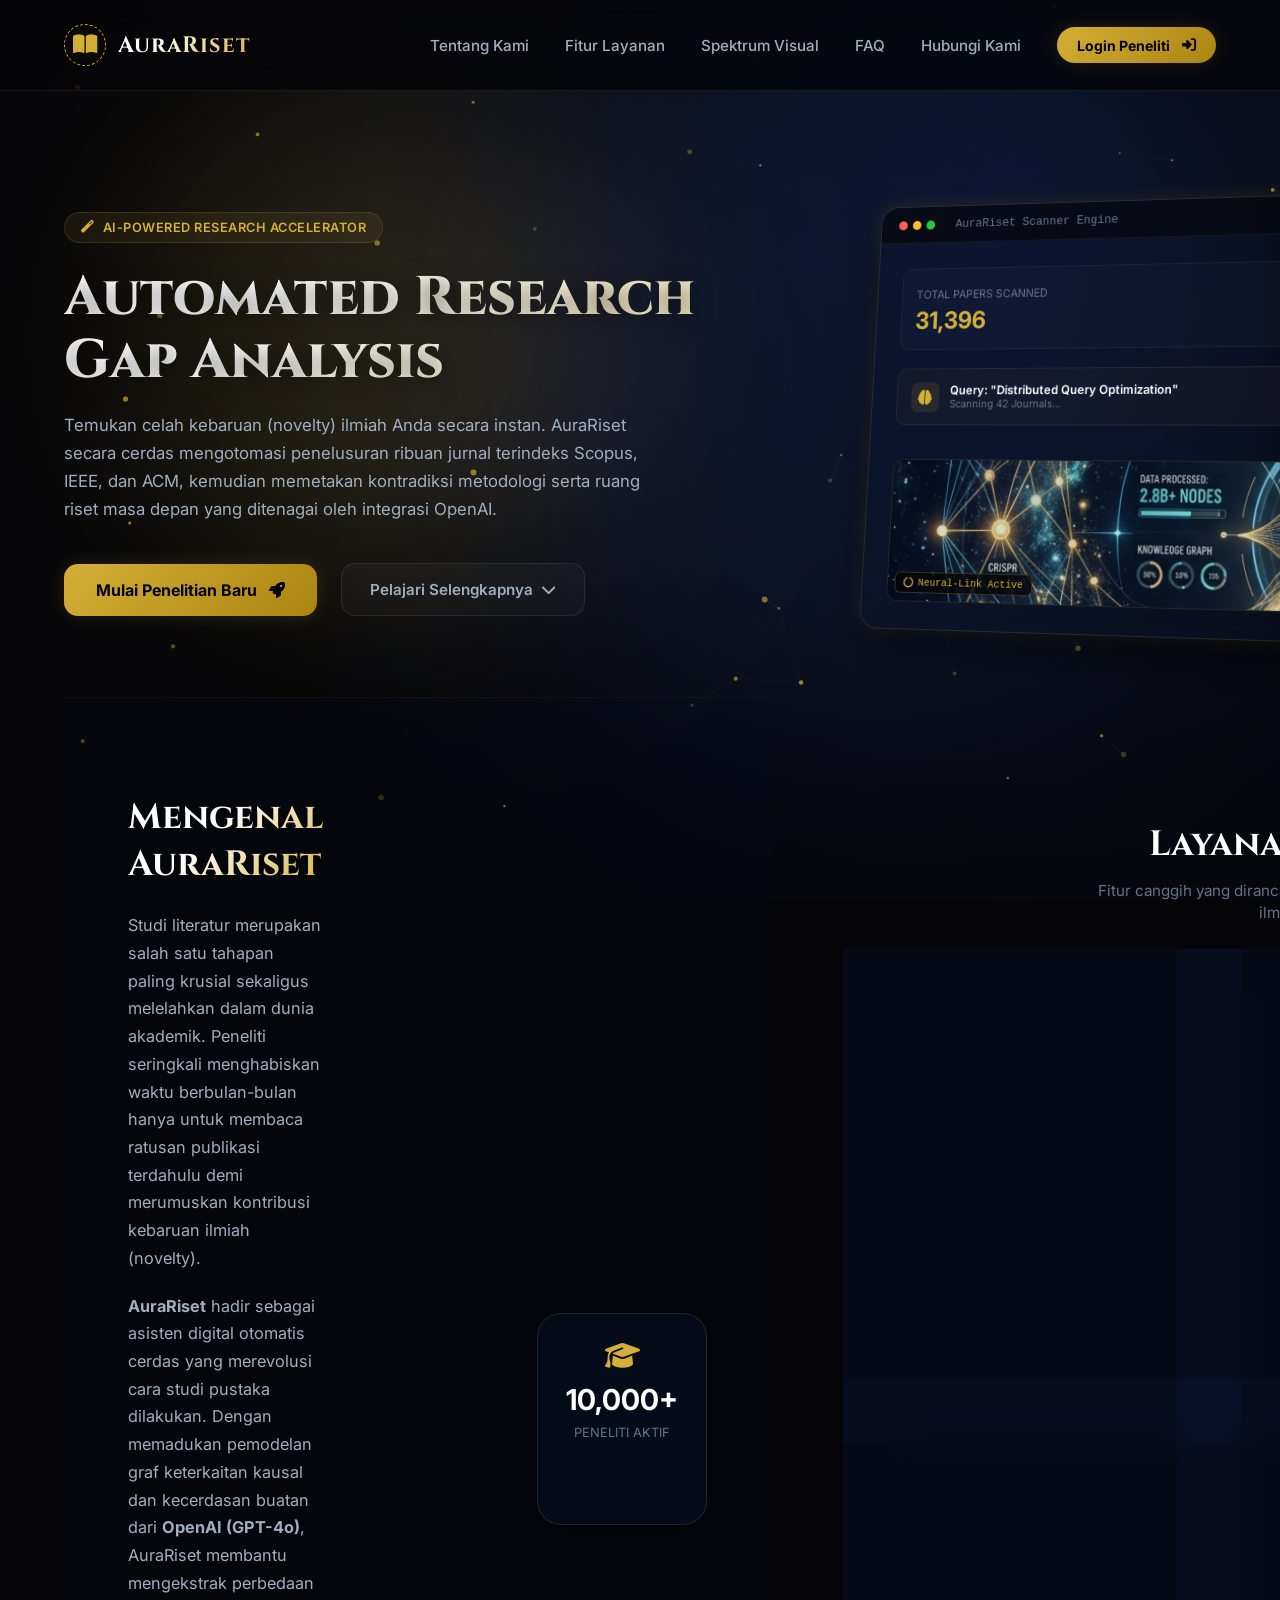
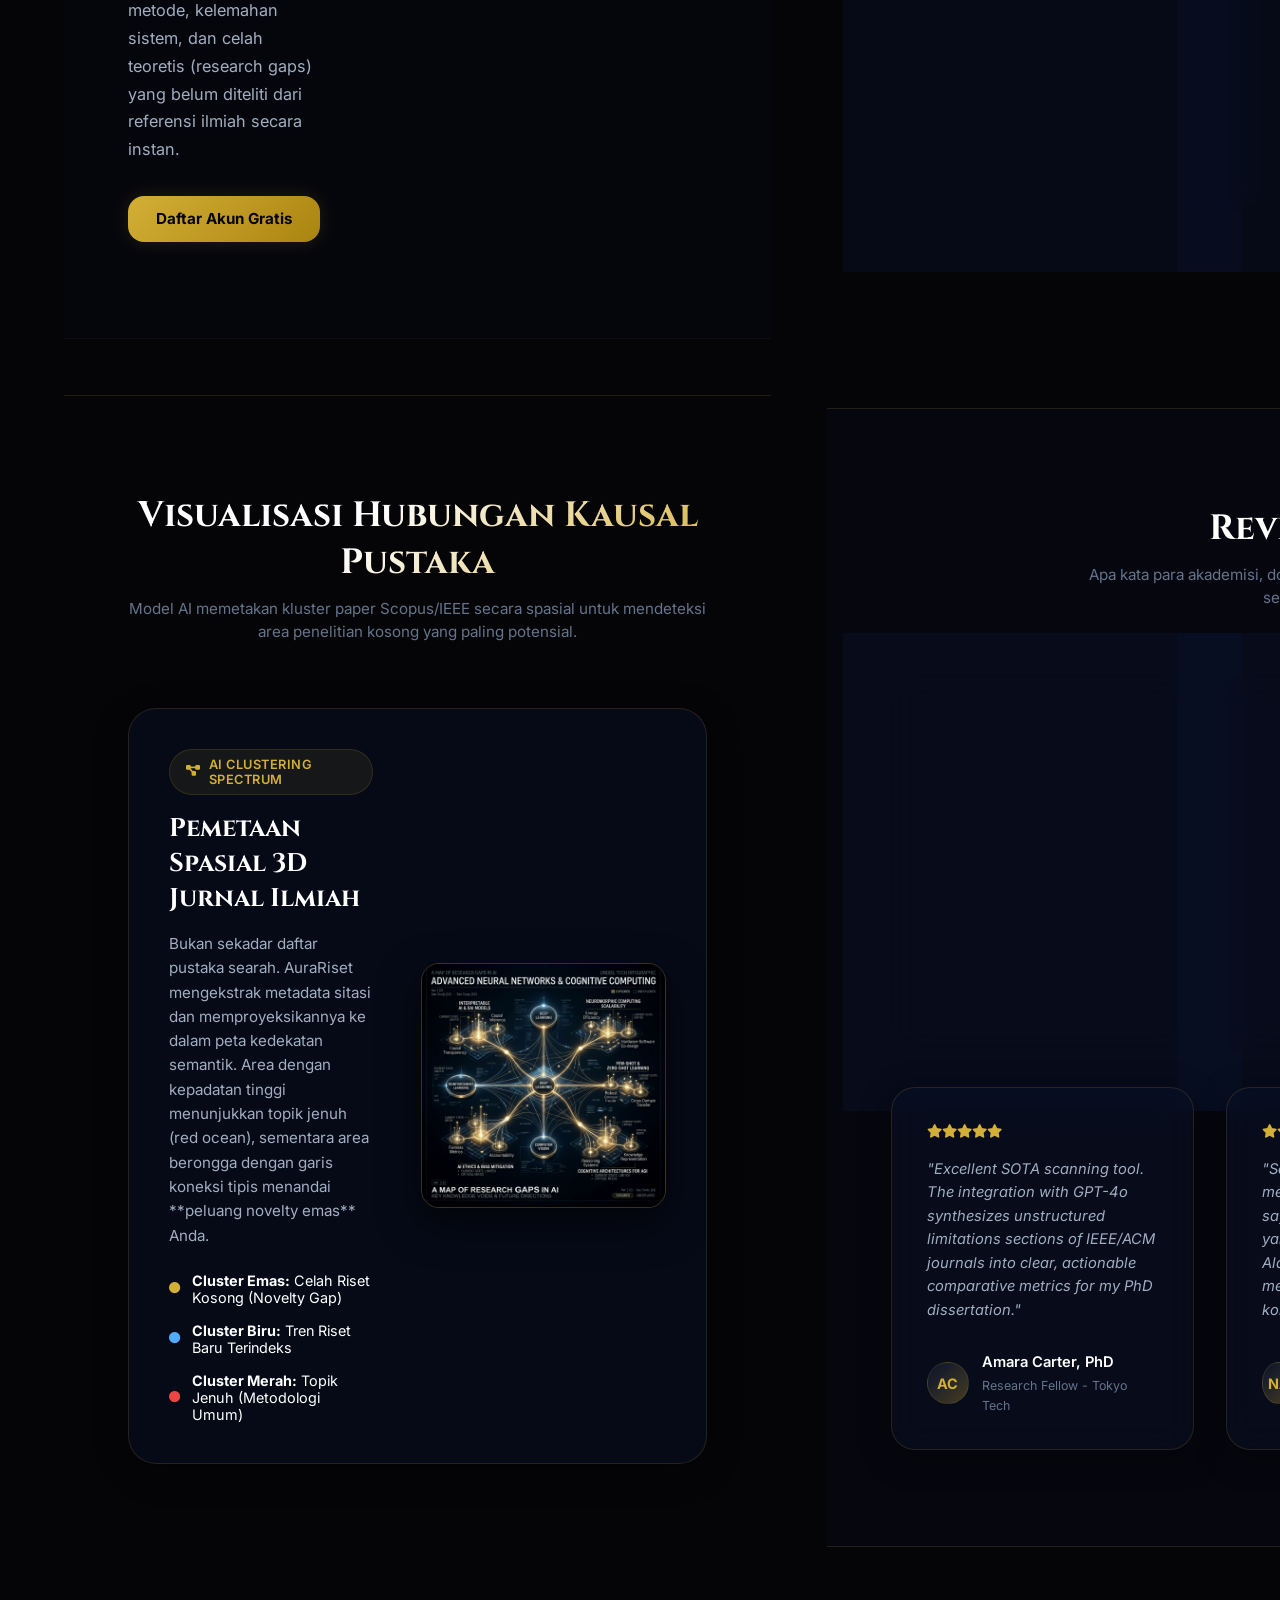
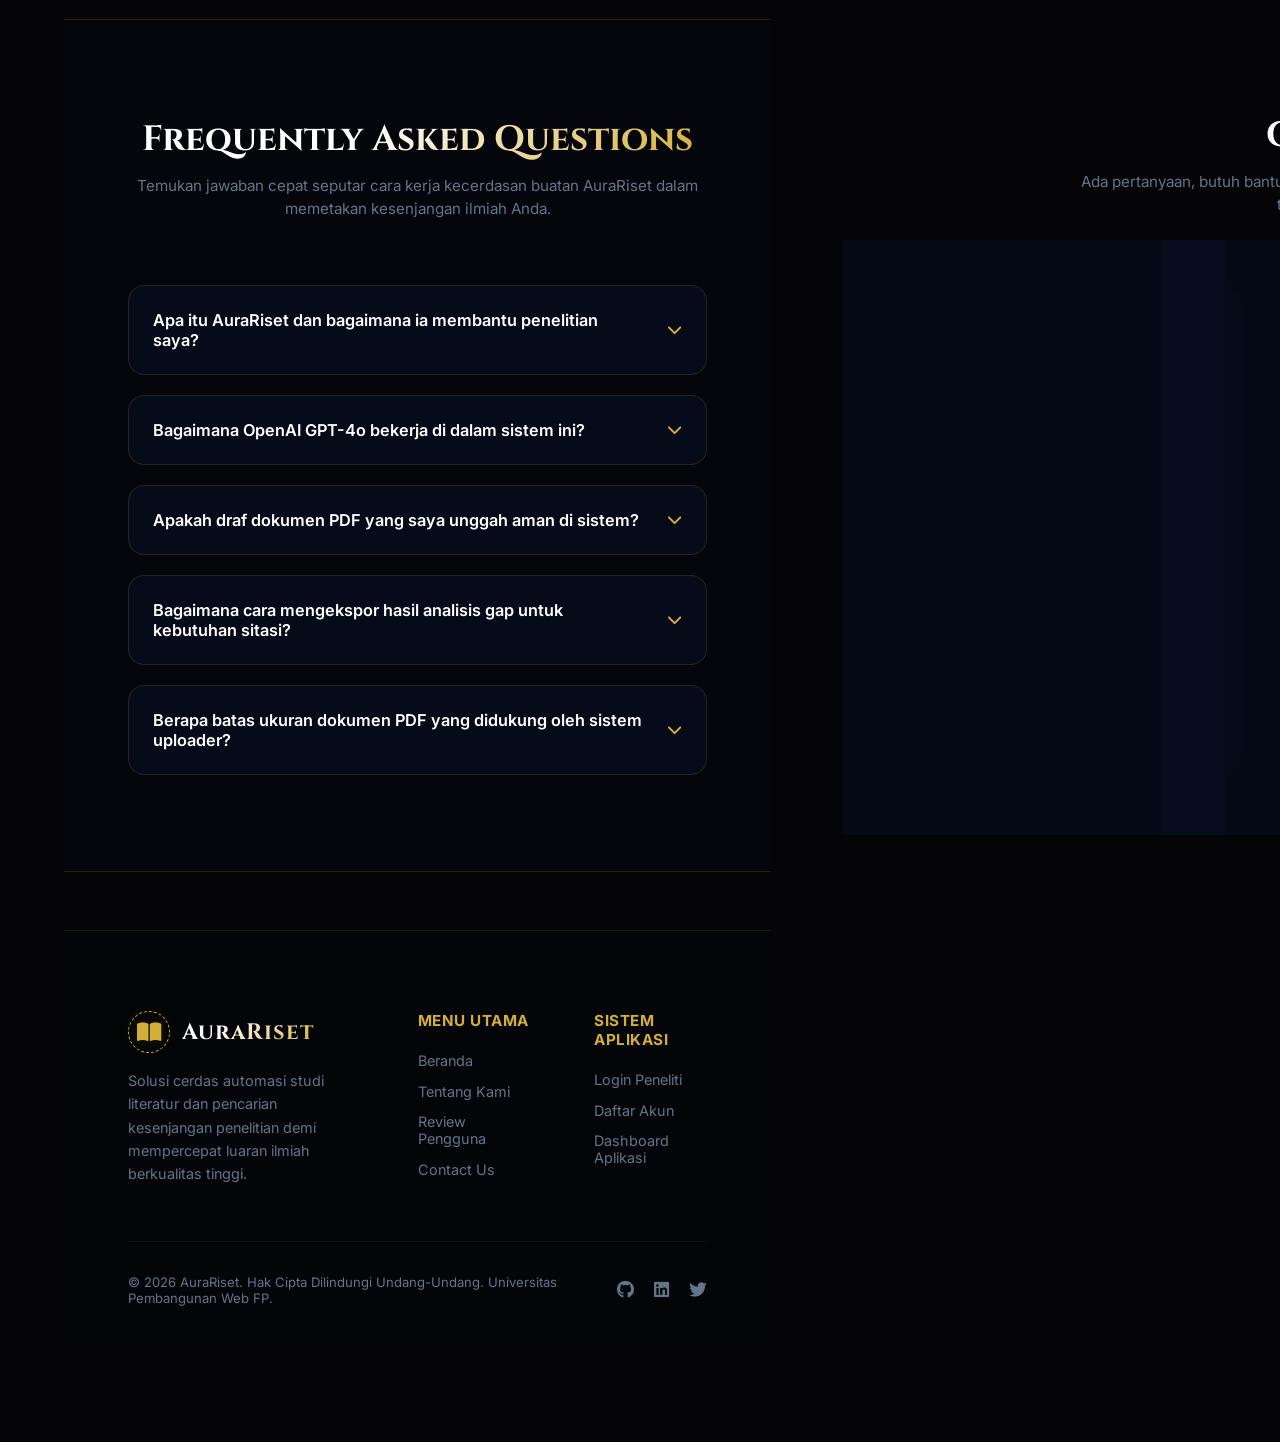
==== commit e968660a: "Menerapkan sistem CRUD dan Upload File	Memasitkan sistem Create, Read, Update, dan Delete dari datab" ====
--- a/index.html
+++ b/index.html
@@ -37,7 +37,7 @@
       <a href="#visual-spectrum" class="landing-nav-link">Spektrum Visual</a>
       <a href="#faq" class="landing-nav-link">FAQ</a>
       <a href="#contact" class="landing-nav-link">Hubungi Kami</a>
-      <a href="login.html" class="btn-cta btn-nav-login" style="text-decoration: none;">
+      <a href="login.php" class="btn-cta btn-nav-login" style="text-decoration: none;">
         Login Peneliti
         <i class="fas fa-sign-in-alt"></i>
       </a>
@@ -57,7 +57,7 @@
       </p>
       
       <div class="hero-actions">
-        <a href="login.html" class="btn-cta btn-hero-start" style="text-decoration: none;">
+        <a href="login.php" class="btn-cta btn-hero-start" style="text-decoration: none;">
           Mulai Penelitian Baru
           <i class="fas fa-rocket"></i>
         </a>
@@ -116,7 +116,7 @@
           <strong>AuraRiset</strong> hadir sebagai asisten digital otomatis cerdas yang merevolusi cara studi pustaka dilakukan. Dengan memadukan pemodelan graf keterkaitan kausal dan kecerdasan buatan dari <strong>OpenAI (GPT-4o)</strong>, AuraRiset membantu mengekstrak perbedaan metode, kelemahan sistem, dan celah teoretis (research gaps) yang belum diteliti dari referensi ilmiah secara instan.
         </p>
         <div style="display: flex; gap: 1rem; margin-top: 2rem;">
-          <a href="register.html" class="btn-cta" style="text-decoration: none; padding: 0.85rem 1.75rem;">Daftar Akun Gratis</a>
+          <a href="register.php" class="btn-cta" style="text-decoration: none; padding: 0.85rem 1.75rem;">Daftar Akun Gratis</a>
         </div>
       </div>
       
@@ -529,9 +529,9 @@
       </div>
       <div class="footer-links-group">
         <h4>Sistem Aplikasi</h4>
-        <a href="login.html">Login Peneliti</a>
-        <a href="register.html">Daftar Akun</a>
-        <a href="dashboard.html">Dashboard Aplikasi</a>
+        <a href="login.php">Login Peneliti</a>
+        <a href="register.php">Daftar Akun</a>
+        <a href="dashboard.php">Dashboard Aplikasi</a>
       </div>
     </div>
     <div class="footer-bottom">
--- a/assets/css/style.css
+++ b/assets/css/style.css
@@ -1036,13 +1036,13 @@
 }
 
 
-.stagger-row {
+.stagger-row.stagger-init {
   opacity: 0;
   transform: translateY(10px);
   transition: transform 0.4s ease, opacity 0.4s ease;
 }
 
-.stagger-row.visible {
+.stagger-row.stagger-init.visible {
   opacity: 1;
   transform: translateY(0);
 }
